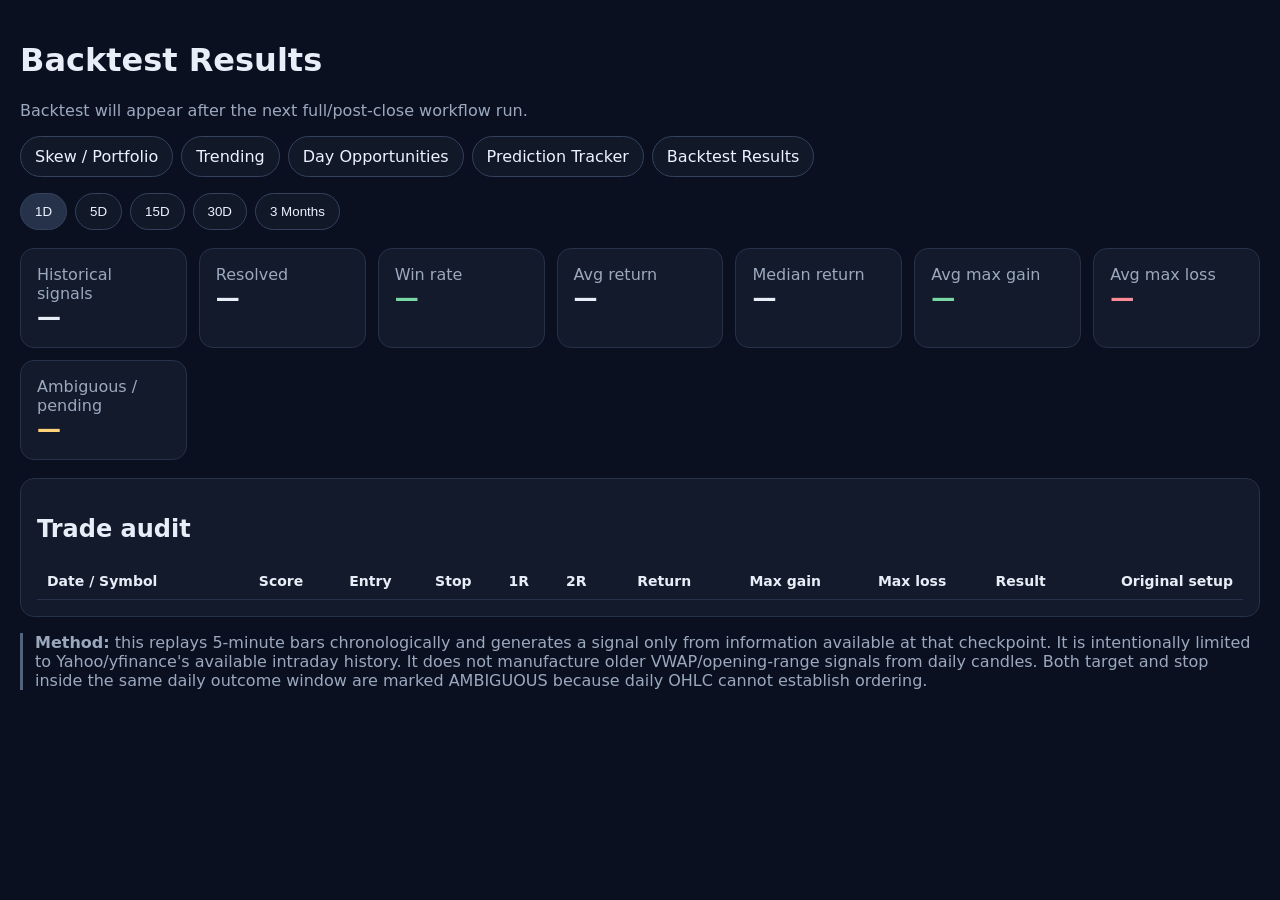
==== docs/backtest.html @ 9c41b6d8 "feat: add backtest results dashboard" ====
<!doctype html><html lang="en"><head><meta charset="utf-8"/><meta name="viewport" content="width=device-width,initial-scale=1"/><title>Backtest Results</title><style>:root{font-family:Inter,system-ui,sans-serif;color:#e8eef7;background:#0b1020}body{margin:0}.wrap{max-width:1350px;margin:auto;padding:20px}.muted{color:#9ba9bf}.tabs{display:flex;gap:8px;flex-wrap:wrap;margin:16px 0}.tab,.btn{padding:10px 14px;border-radius:999px;background:#111827;border:1px solid #34425f;color:#eef2ff;text-decoration:none;cursor:pointer}.btn.active{background:#26314a}.cards{display:grid;grid-template-columns:repeat(auto-fit,minmax(150px,1fr));gap:12px;margin:18px 0}.card,.panel{background:#131a2b;border:1px solid #26314a;border-radius:14px;padding:16px}.value{font-size:24px;font-weight:700}.good{color:#79d7a6}.bad{color:#ff8b99}.warn{color:#ffd27a}.scroll{overflow:auto}table{width:100%;border-collapse:collapse;font-size:14px}th,td{padding:10px;border-bottom:1px solid #26314a;text-align:right}th:first-child,td:first-child{text-align:left}.note{border-left:3px solid #52637e;padding-left:12px}</style></head><body><div class="wrap"><h1>Backtest Results</h1><div class="muted" id="coverage">Loading point-in-time strategy replay…</div><div class="tabs"><a class="tab" href="index.html">Skew / Portfolio</a><a class="tab" href="trending.html">Trending</a><a class="tab" href="day-opportunities.html">Day Opportunities</a><a class="tab" href="prediction-tracker.html">Prediction Tracker</a><a class="tab" href="backtest.html">Backtest Results</a></div><div class="tabs" id="h"><button class="btn active" data-h="1d">1D</button><button class="btn" data-h="5d">5D</button><button class="btn" data-h="15d">15D</button><button class="btn" data-h="30d">30D</button><button class="btn" data-h="3m">3 Months</button></div><div class="cards"><div class="card"><div class="muted">Historical signals</div><div class="value" id="signals">—</div></div><div class="card"><div class="muted">Resolved</div><div class="value" id="resolved">—</div></div><div class="card"><div class="muted">Win rate</div><div class="value good" id="win">—</div></div><div class="card"><div class="muted">Avg return</div><div class="value" id="avg">—</div></div><div class="card"><div class="muted">Median return</div><div class="value" id="med">—</div></div><div class="card"><div class="muted">Avg max gain</div><div class="value good" id="mfe">—</div></div><div class="card"><div class="muted">Avg max loss</div><div class="value bad" id="mae">—</div></div><div class="card"><div class="muted">Ambiguous / pending</div><div class="value warn" id="ap">—</div></div></div><div class="panel"><h2>Trade audit</h2><div class="scroll"><table><thead><tr><th>Date / Symbol</th><th>Score</th><th>Entry</th><th>Stop</th><th>1R</th><th>2R</th><th>Return</th><th>Max gain</th><th>Max loss</th><th>Result</th><th>Original setup</th></tr></thead><tbody id="rows"></tbody></table></div></div><p class="muted note"><b>Method:</b> this replays 5-minute bars chronologically and generates a signal only from information available at that checkpoint. It is intentionally limited to Yahoo/yfinance's available intraday history. It does not manufacture older VWAP/opening-range signals from daily candles. Both target and stop inside the same daily outcome window are marked AMBIGUOUS because daily OHLC cannot establish ordering.</p></div><script>let P={},D=[],H='1d';const $=x=>document.getElementById(x),pct=x=>x==null||Number.isNaN(Number(x))?'—':(100*Number(x)).toFixed(2)+'%',px=x=>x==null||Number.isNaN(Number(x))?'—':Number(x).toFixed(2);function render(){let s=(P.horizons||{})[H]||{};$('signals').textContent=P.signals??D.length;$('resolved').textContent=s.resolved??'—';$('win').textContent=pct(s.win_rate);$('avg').textContent=pct(s.avg_return);$('med').textContent=pct(s.median_return);$('mfe').textContent=pct(s.avg_mfe);$('mae').textContent=pct(s.avg_mae);$('ap').textContent=(s.ambiguous??0)+' / '+(s.pending??0);$('rows').innerHTML=D.length?D.slice().sort((a,b)=>String(b.signal_date).localeCompare(String(a.signal_date))).map(r=>{let z=r['result_'+H];return '<tr><td><b>'+r.symbol+'</b><br><span class="muted">'+r.signal_date+'</span></td><td>'+px(r.score)+'</td><td>'+px(r.entry)+'</td><td>'+px(r.stop)+'</td><td>'+px(r.target_1r)+'</td><td>'+px(r.target_2r)+'</td><td>'+pct(r['return_'+H])+'</td><td>'+pct(r['mfe_'+H])+'</td><td>'+pct(r['mae_'+H])+'</td><td class="'+(z==='CORRECT'?'good':z==='WRONG'?'bad':'warn')+'"><b>'+z+'</b></td><td style="text-align:left">'+String(r.reason||'')+'</td></tr>'}).join(''):'<tr><td colspan="11">No backtest signals generated yet.</td></tr>'}async function load(){try{let x=await (await fetch('data/backtest.json?ts='+Date.now(),{cache:'no-store'})).json();P=x.summary||{};D=x.trades||[];$('coverage').textContent='Exact recent intraday replay • '+(P.coverage_start||'—')+' → '+(P.coverage_end||'—')+' • generated '+new Date(P.generated_at).toLocaleString();render()}catch(e){$('coverage').textContent='Backtest will appear after the next full/post-close workflow run.'}}document.querySelectorAll('[data-h]').forEach(b=>b.onclick=()=>{document.querySelectorAll('[data-h]').forEach(x=>x.classList.remove('active'));b.classList.add('active');H=b.dataset.h;render()});load();</script></body></html>
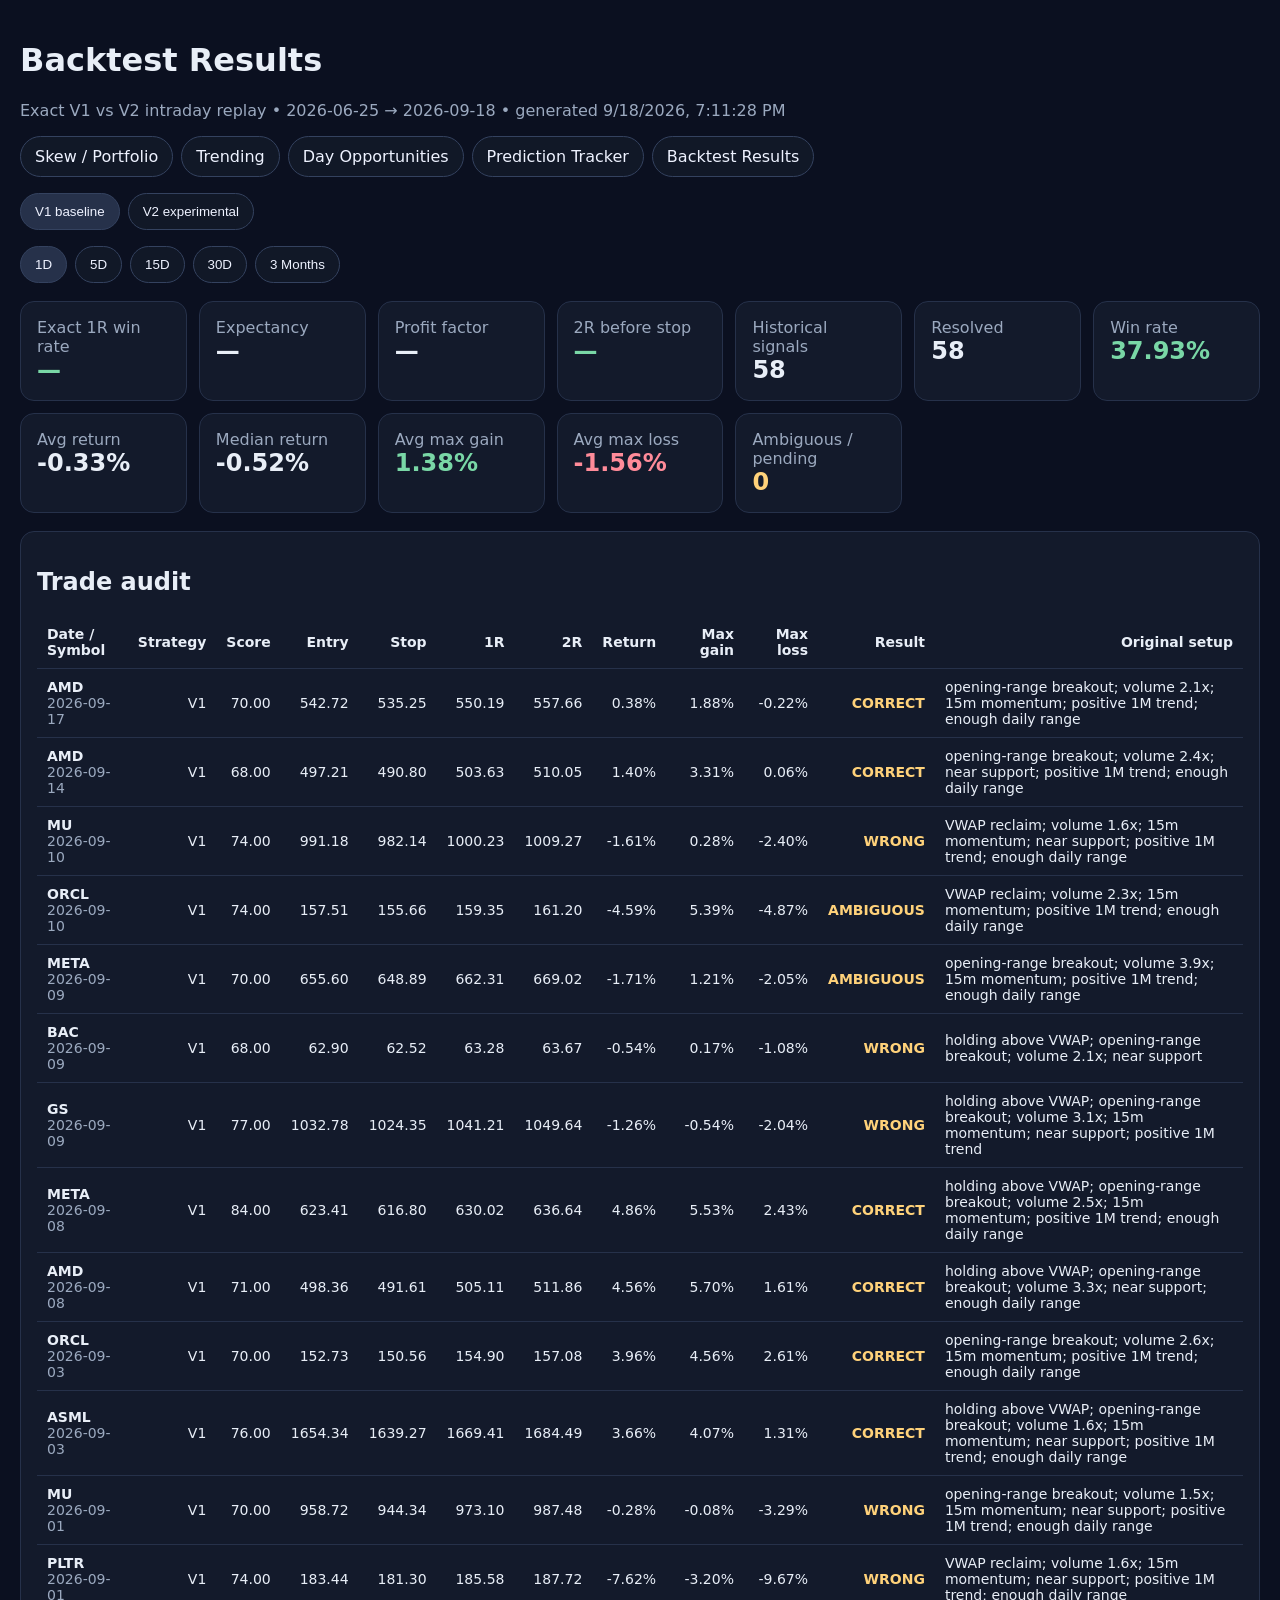
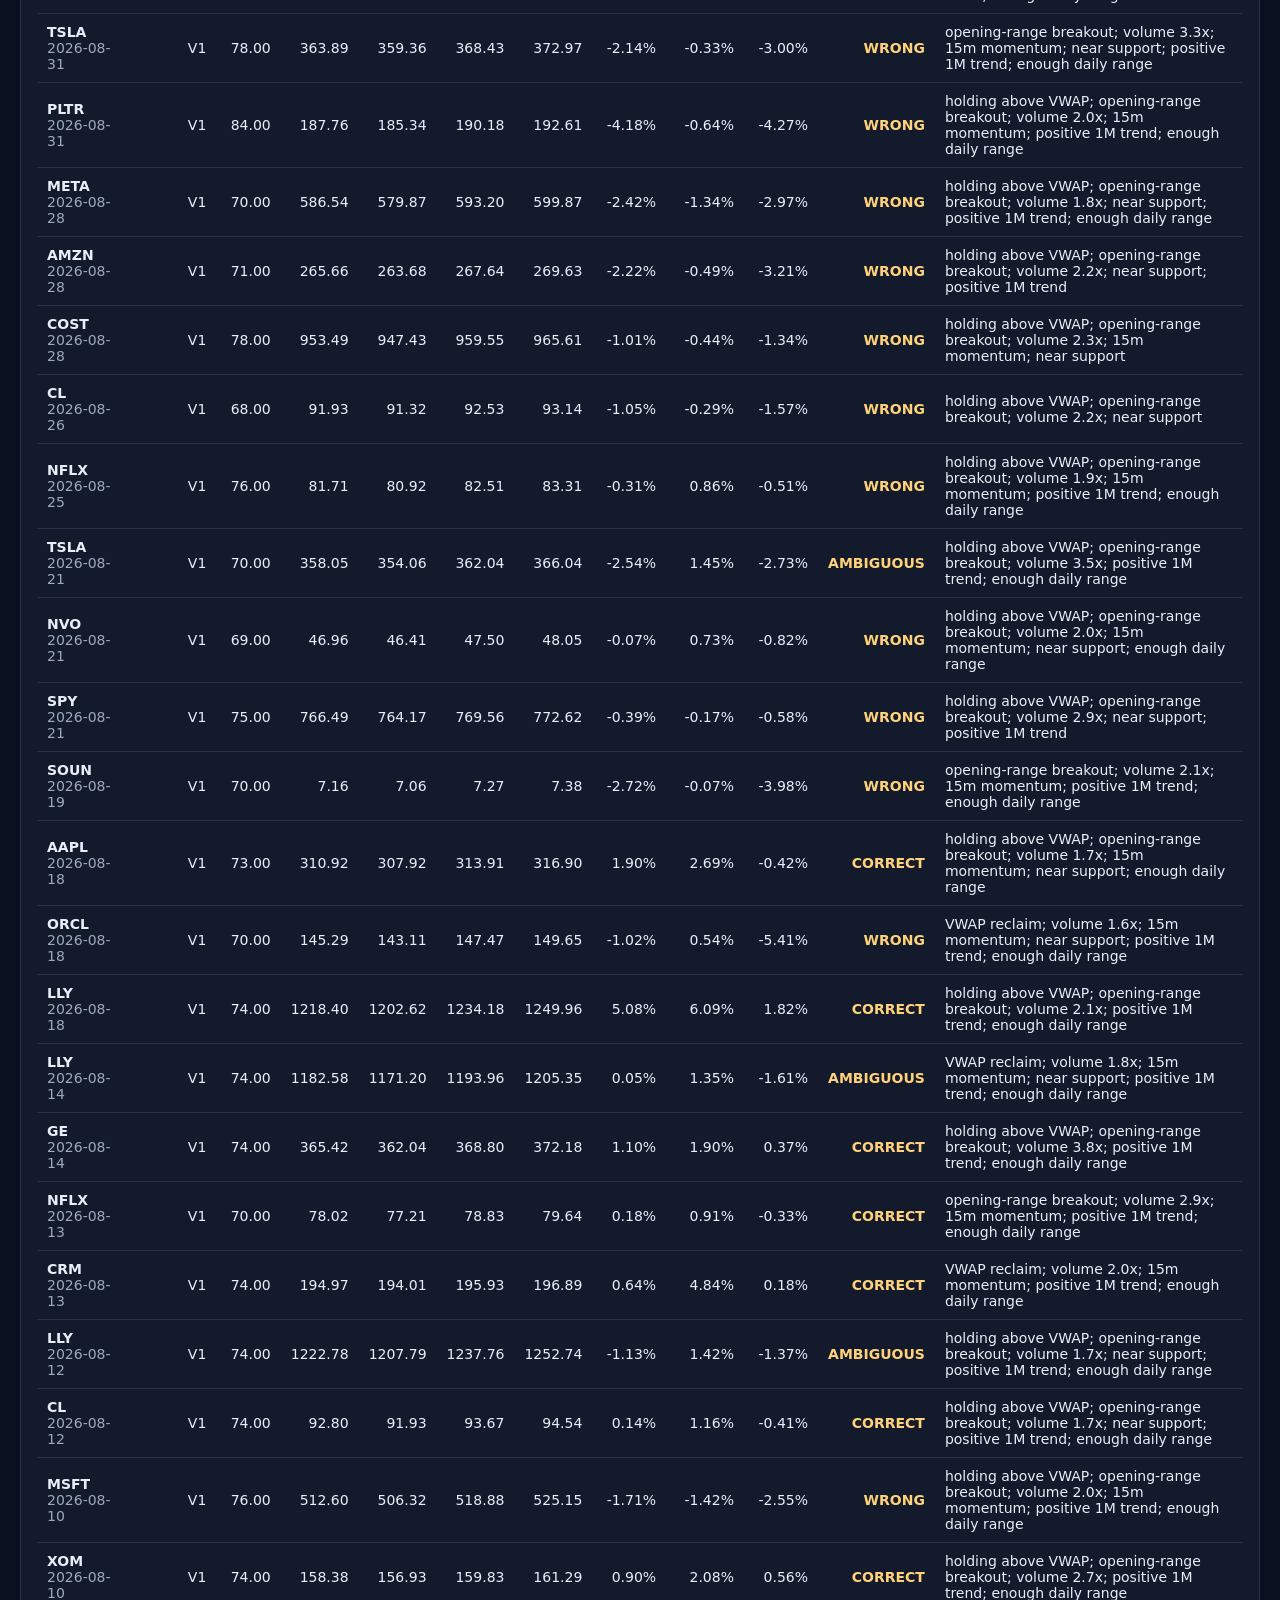
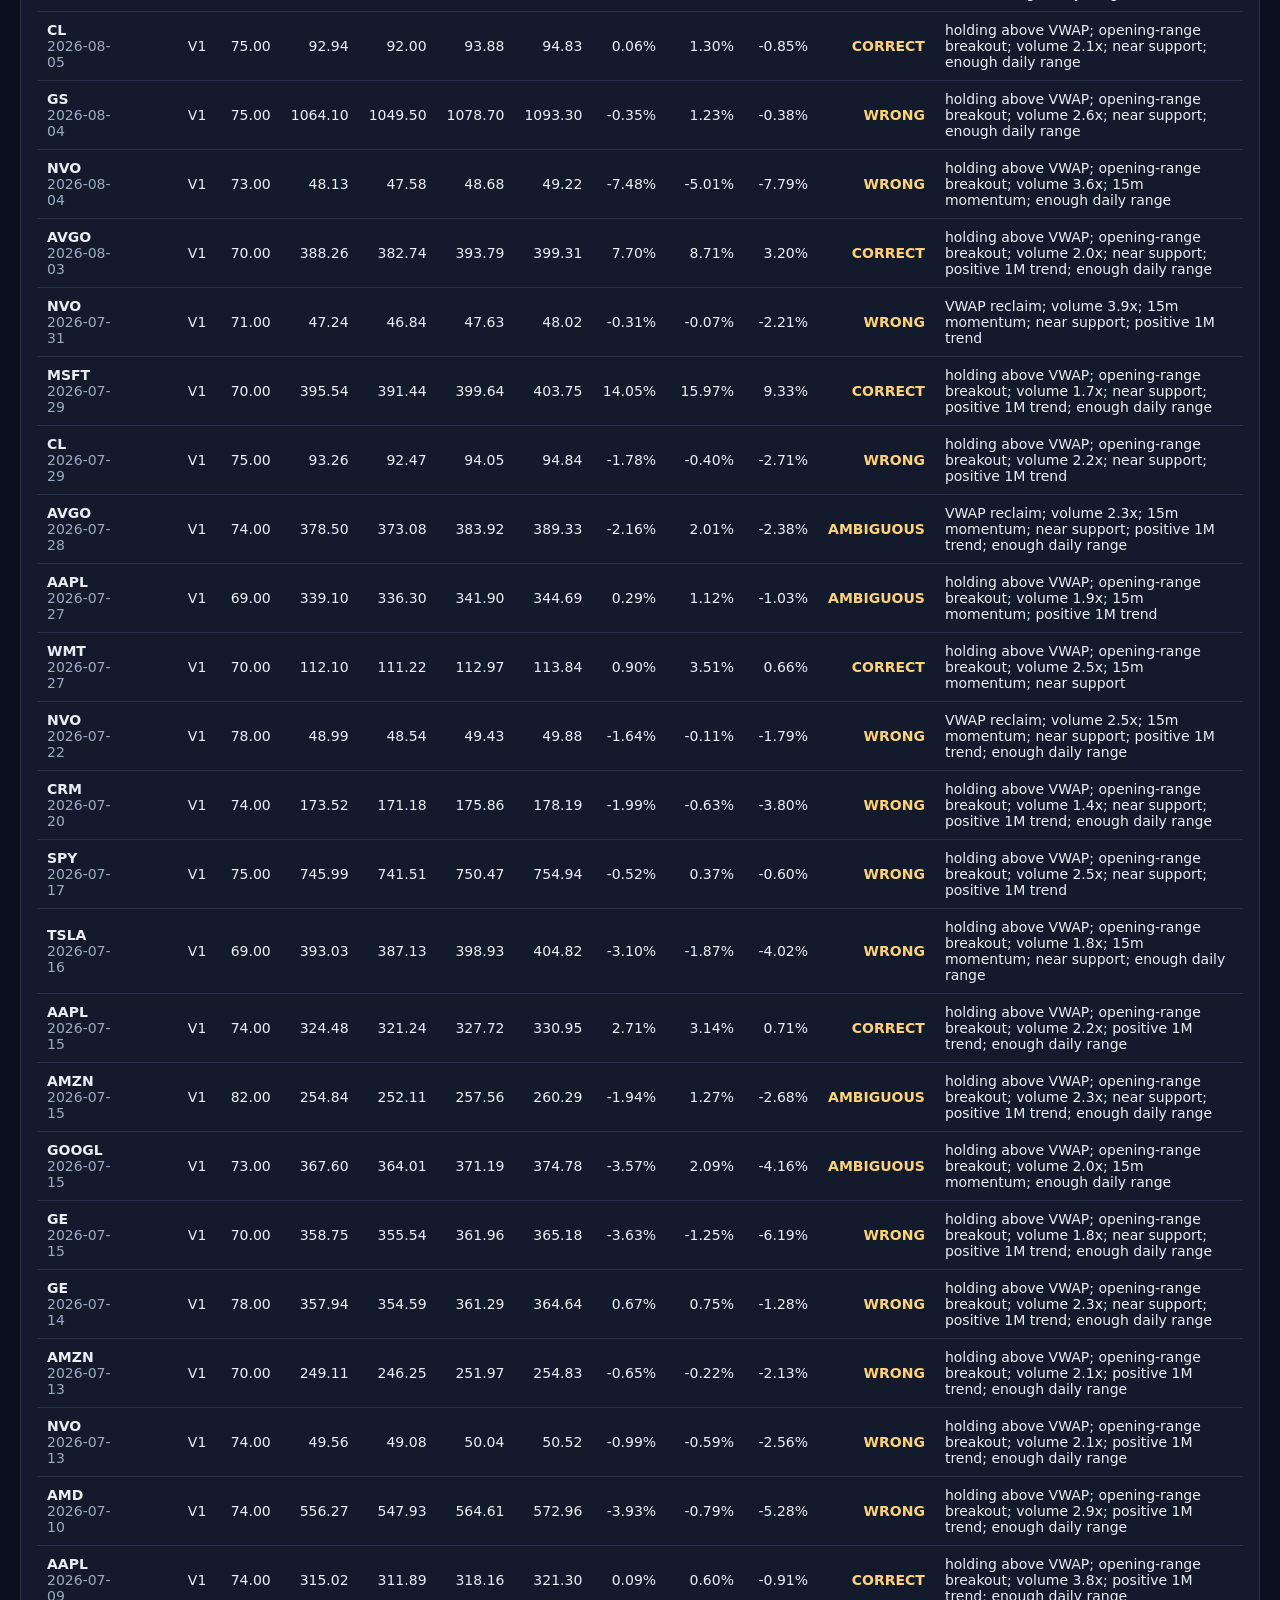
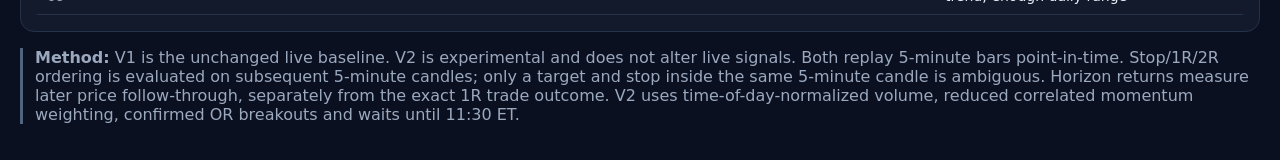
==== commit dd952952: "feat: add V1 V2 comparison and exact R metrics" ====
--- a/docs/backtest.html
+++ b/docs/backtest.html
@@ -1 +1,10 @@
-<!doctype html><html lang="en"><head><meta charset="utf-8"/><meta name="viewport" content="width=device-width,initial-scale=1"/><title>Backtest Results</title><style>:root{font-family:Inter,system-ui,sans-serif;color:#e8eef7;background:#0b1020}body{margin:0}.wrap{max-width:1350px;margin:auto;padding:20px}.muted{color:#9ba9bf}.tabs{display:flex;gap:8px;flex-wrap:wrap;margin:16px 0}.tab,.btn{padding:10px 14px;border-radius:999px;background:#111827;border:1px solid #34425f;color:#eef2ff;text-decoration:none;cursor:pointer}.btn.active{background:#26314a}.cards{display:grid;grid-template-columns:repeat(auto-fit,minmax(150px,1fr));gap:12px;margin:18px 0}.card,.panel{background:#131a2b;border:1px solid #26314a;border-radius:14px;padding:16px}.value{font-size:24px;font-weight:700}.good{color:#79d7a6}.bad{color:#ff8b99}.warn{color:#ffd27a}.scroll{overflow:auto}table{width:100%;border-collapse:collapse;font-size:14px}th,td{padding:10px;border-bottom:1px solid #26314a;text-align:right}th:first-child,td:first-child{text-align:left}.note{border-left:3px solid #52637e;padding-left:12px}</style></head><body><div class="wrap"><h1>Backtest Results</h1><div class="muted" id="coverage">Loading point-in-time strategy replay…</div><div class="tabs"><a class="tab" href="index.html">Skew / Portfolio</a><a class="tab" href="trending.html">Trending</a><a class="tab" href="day-opportunities.html">Day Opportunities</a><a class="tab" href="prediction-tracker.html">Prediction Tracker</a><a class="tab" href="backtest.html">Backtest Results</a></div><div class="tabs" id="h"><button class="btn active" data-h="1d">1D</button><button class="btn" data-h="5d">5D</button><button class="btn" data-h="15d">15D</button><button class="btn" data-h="30d">30D</button><button class="btn" data-h="3m">3 Months</button></div><div class="cards"><div class="card"><div class="muted">Historical signals</div><div class="value" id="signals">—</div></div><div class="card"><div class="muted">Resolved</div><div class="value" id="resolved">—</div></div><div class="card"><div class="muted">Win rate</div><div class="value good" id="win">—</div></div><div class="card"><div class="muted">Avg return</div><div class="value" id="avg">—</div></div><div class="card"><div class="muted">Median return</div><div class="value" id="med">—</div></div><div class="card"><div class="muted">Avg max gain</div><div class="value good" id="mfe">—</div></div><div class="card"><div class="muted">Avg max loss</div><div class="value bad" id="mae">—</div></div><div class="card"><div class="muted">Ambiguous / pending</div><div class="value warn" id="ap">—</div></div></div><div class="panel"><h2>Trade audit</h2><div class="scroll"><table><thead><tr><th>Date / Symbol</th><th>Score</th><th>Entry</th><th>Stop</th><th>1R</th><th>2R</th><th>Return</th><th>Max gain</th><th>Max loss</th><th>Result</th><th>Original setup</th></tr></thead><tbody id="rows"></tbody></table></div></div><p class="muted note"><b>Method:</b> this replays 5-minute bars chronologically and generates a signal only from information available at that checkpoint. It is intentionally limited to Yahoo/yfinance's available intraday history. It does not manufacture older VWAP/opening-range signals from daily candles. Both target and stop inside the same daily outcome window are marked AMBIGUOUS because daily OHLC cannot establish ordering.</p></div><script>let P={},D=[],H='1d';const $=x=>document.getElementById(x),pct=x=>x==null||Number.isNaN(Number(x))?'—':(100*Number(x)).toFixed(2)+'%',px=x=>x==null||Number.isNaN(Number(x))?'—':Number(x).toFixed(2);function render(){let s=(P.horizons||{})[H]||{};$('signals').textContent=P.signals??D.length;$('resolved').textContent=s.resolved??'—';$('win').textContent=pct(s.win_rate);$('avg').textContent=pct(s.avg_return);$('med').textContent=pct(s.median_return);$('mfe').textContent=pct(s.avg_mfe);$('mae').textContent=pct(s.avg_mae);$('ap').textContent=(s.ambiguous??0)+' / '+(s.pending??0);$('rows').innerHTML=D.length?D.slice().sort((a,b)=>String(b.signal_date).localeCompare(String(a.signal_date))).map(r=>{let z=r['result_'+H];return '<tr><td><b>'+r.symbol+'</b><br><span class="muted">'+r.signal_date+'</span></td><td>'+px(r.score)+'</td><td>'+px(r.entry)+'</td><td>'+px(r.stop)+'</td><td>'+px(r.target_1r)+'</td><td>'+px(r.target_2r)+'</td><td>'+pct(r['return_'+H])+'</td><td>'+pct(r['mfe_'+H])+'</td><td>'+pct(r['mae_'+H])+'</td><td class="'+(z==='CORRECT'?'good':z==='WRONG'?'bad':'warn')+'"><b>'+z+'</b></td><td style="text-align:left">'+String(r.reason||'')+'</td></tr>'}).join(''):'<tr><td colspan="11">No backtest signals generated yet.</td></tr>'}async function load(){try{let x=await (await fetch('data/backtest.json?ts='+Date.now(),{cache:'no-store'})).json();P=x.summary||{};D=x.trades||[];$('coverage').textContent='Exact recent intraday replay • '+(P.coverage_start||'—')+' → '+(P.coverage_end||'—')+' • generated '+new Date(P.generated_at).toLocaleString();render()}catch(e){$('coverage').textContent='Backtest will appear after the next full/post-close workflow run.'}}document.querySelectorAll('[data-h]').forEach(b=>b.onclick=()=>{document.querySelectorAll('[data-h]').forEach(x=>x.classList.remove('active'));b.classList.add('active');H=b.dataset.h;render()});load();</script></body></html>+<!doctype html><html lang="en"><head><meta charset="utf-8"/><meta name="viewport" content="width=device-width,initial-scale=1"/><title>Backtest Results</title><style>:root{font-family:Inter,system-ui,sans-serif;color:#e8eef7;background:#0b1020}body{margin:0}.wrap{max-width:1350px;margin:auto;padding:20px}.muted{color:#9ba9bf}.tabs{display:flex;gap:8px;flex-wrap:wrap;margin:16px 0}.tab,.btn{padding:10px 14px;border-radius:999px;background:#111827;border:1px solid #34425f;color:#eef2ff;text-decoration:none;cursor:pointer}.btn.active{background:#26314a}.cards{display:grid;grid-template-columns:repeat(auto-fit,minmax(150px,1fr));gap:12px;margin:18px 0}.card,.panel{background:#131a2b;border:1px solid #26314a;border-radius:14px;padding:16px}.value{font-size:24px;font-weight:700}.good{color:#79d7a6}.bad{color:#ff8b99}.warn{color:#ffd27a}.scroll{overflow:auto}table{width:100%;border-collapse:collapse;font-size:14px}th,td{padding:10px;border-bottom:1px solid #26314a;text-align:right}th:first-child,td:first-child{text-align:left}.note{border-left:3px solid #52637e;padding-left:12px}</style></head><body><div class="wrap"><h1>Backtest Results</h1><div class="muted" id="coverage">Loading point-in-time strategy replay…</div><div class="tabs"><a class="tab" href="index.html">Skew / Portfolio</a><a class="tab" href="trending.html">Trending</a><a class="tab" href="day-opportunities.html">Day Opportunities</a><a class="tab" href="prediction-tracker.html">Prediction Tracker</a><a class="tab" href="backtest.html">Backtest Results</a></div><div class="tabs" id="v"><button class="btn active" data-v="V1">V1 baseline</button><button class="btn" data-v="V2">V2 experimental</button></div><div class="tabs" id="h"><button class="btn active" data-h="1d">1D</button><button class="btn" data-h="5d">5D</button><button class="btn" data-h="15d">15D</button><button class="btn" data-h="30d">30D</button><button class="btn" data-h="3m">3 Months</button></div><div class="cards"><div class="card"><div class="muted">Exact 1R win rate</div><div class="value good" id="rwin">—</div></div><div class="card"><div class="muted">Expectancy</div><div class="value" id="expr">—</div></div><div class="card"><div class="muted">Profit factor</div><div class="value" id="pf">—</div></div><div class="card"><div class="muted">2R before stop</div><div class="value good" id="twoR">—</div></div><div class="card"><div class="muted">Historical signals</div><div class="value" id="signals">—</div></div><div class="card"><div class="muted">Resolved</div><div class="value" id="resolved">—</div></div><div class="card"><div class="muted">Win rate</div><div class="value good" id="win">—</div></div><div class="card"><div class="muted">Avg return</div><div class="value" id="avg">—</div></div><div class="card"><div class="muted">Median return</div><div class="value" id="med">—</div></div><div class="card"><div class="muted">Avg max gain</div><div class="value good" id="mfe">—</div></div><div class="card"><div class="muted">Avg max loss</div><div class="value bad" id="mae">—</div></div><div class="card"><div class="muted">Ambiguous / pending</div><div class="value warn" id="ap">—</div></div></div><div class="panel"><h2>Trade audit</h2><div class="scroll"><table><thead><tr><th>Date / Symbol</th><th>Strategy</th><th>Score</th><th>Entry</th><th>Stop</th><th>1R</th><th>2R</th><th>Return</th><th>Max gain</th><th>Max loss</th><th>Result</th><th>Original setup</th></tr></thead><tbody id="rows"></tbody></table></div></div><p class="muted note"><b>Method:</b> V1 is the unchanged live baseline. V2 is experimental and does not alter live signals. Both replay 5-minute bars point-in-time. Stop/1R/2R ordering is evaluated on subsequent 5-minute candles; only a target and stop inside the same 5-minute candle is ambiguous. Horizon returns measure later price follow-through, separately from the exact 1R trade outcome. V2 uses time-of-day-normalized volume, reduced correlated momentum weighting, confirmed OR breakouts and waits until 11:30 ET.</p></div><script>
+let P={},D=[],H='1d',V='V1';const $=x=>document.getElementById(x),pct=x=>x==null||Number.isNaN(Number(x))?'—':(100*Number(x)).toFixed(2)+'%',px=x=>x==null||Number.isNaN(Number(x))?'—':Number(x).toFixed(2);
+function stats(g){let vals=g.map(r=>Number(r['return_'+H])).filter(Number.isFinite).sort((a,b)=>a-b);let up=vals.filter(x=>x>0).length;return{n:g.length,res:vals.length,win:vals.length?up/vals.length:null,avg:vals.length?vals.reduce((a,b)=>a+b,0)/vals.length:null,med:vals.length?vals[Math.floor(vals.length/2)]:null,mfe:avg(g,'mfe_'+H),mae:avg(g,'mae_'+H)}}
+function avg(g,k){let a=g.map(r=>Number(r[k])).filter(Number.isFinite);return a.length?a.reduce((x,y)=>x+y,0)/a.length:null}
+function render(){let g=D.filter(r=>(r.strategy||'V1')===V),s=stats(g),rs=(P.strategies||{})[V]||{};$('signals').textContent=s.n;$('resolved').textContent=s.res;$('win').textContent=pct(s.win);$('avg').textContent=pct(s.avg);$('med').textContent=pct(s.med);$('mfe').textContent=pct(s.mfe);$('mae').textContent=pct(s.mae);$('ap').textContent=g.filter(r=>r['result_'+H]==='PENDING').length;$('rwin').textContent=pct(rs.win_rate_1r);$('expr').textContent=rs.expectancy_r==null?'—':Number(rs.expectancy_r).toFixed(2)+'R';$('pf').textContent=rs.profit_factor_r==null?'—':Number(rs.profit_factor_r).toFixed(2);$('twoR').textContent=pct(rs.target_2r_before_stop_rate);
+$('rows').innerHTML=g.length?g.slice().sort((a,b)=>String(b.signal_date).localeCompare(String(a.signal_date))).map(r=>{let z=r.trade_result_1r||r['result_'+H];return '<tr><td><b>'+r.symbol+'</b><br><span class="muted">'+r.signal_date+'</span></td><td>'+V+'</td><td>'+px(r.score)+'</td><td>'+px(r.entry)+'</td><td>'+px(r.stop)+'</td><td>'+px(r.target_1r)+'</td><td>'+px(r.target_2r)+'</td><td>'+pct(r['return_'+H])+'</td><td>'+pct(r['mfe_'+H])+'</td><td>'+pct(r['mae_'+H])+'</td><td class="'+(z==='WIN_1R'?'good':z==='STOP'?'bad':'warn')+'"><b>'+z+'</b></td><td style="text-align:left">'+String(r.reason||'')+'</td></tr>'}).join(''):'<tr><td colspan="12">No '+V+' signals generated in this historical window.</td></tr>'}
+async function load(){try{let x=await (await fetch('data/backtest.json?ts='+Date.now(),{cache:'no-store'})).json();P=x.summary||{};D=x.trades||[];$('coverage').textContent='Exact V1 vs V2 intraday replay • '+(P.coverage_start||'—')+' → '+(P.coverage_end||'—')+' • generated '+new Date(P.generated_at).toLocaleString();render()}catch(e){$('coverage').textContent='Backtest will appear after the next full/post-close workflow run.'}}
+document.querySelectorAll('[data-h]').forEach(b=>b.onclick=()=>{document.querySelectorAll('[data-h]').forEach(x=>x.classList.remove('active'));b.classList.add('active');H=b.dataset.h;render()});
+document.querySelectorAll('[data-v]').forEach(b=>b.onclick=()=>{document.querySelectorAll('[data-v]').forEach(x=>x.classList.remove('active'));b.classList.add('active');V=b.dataset.v;render()});load();
+</script></body></html>
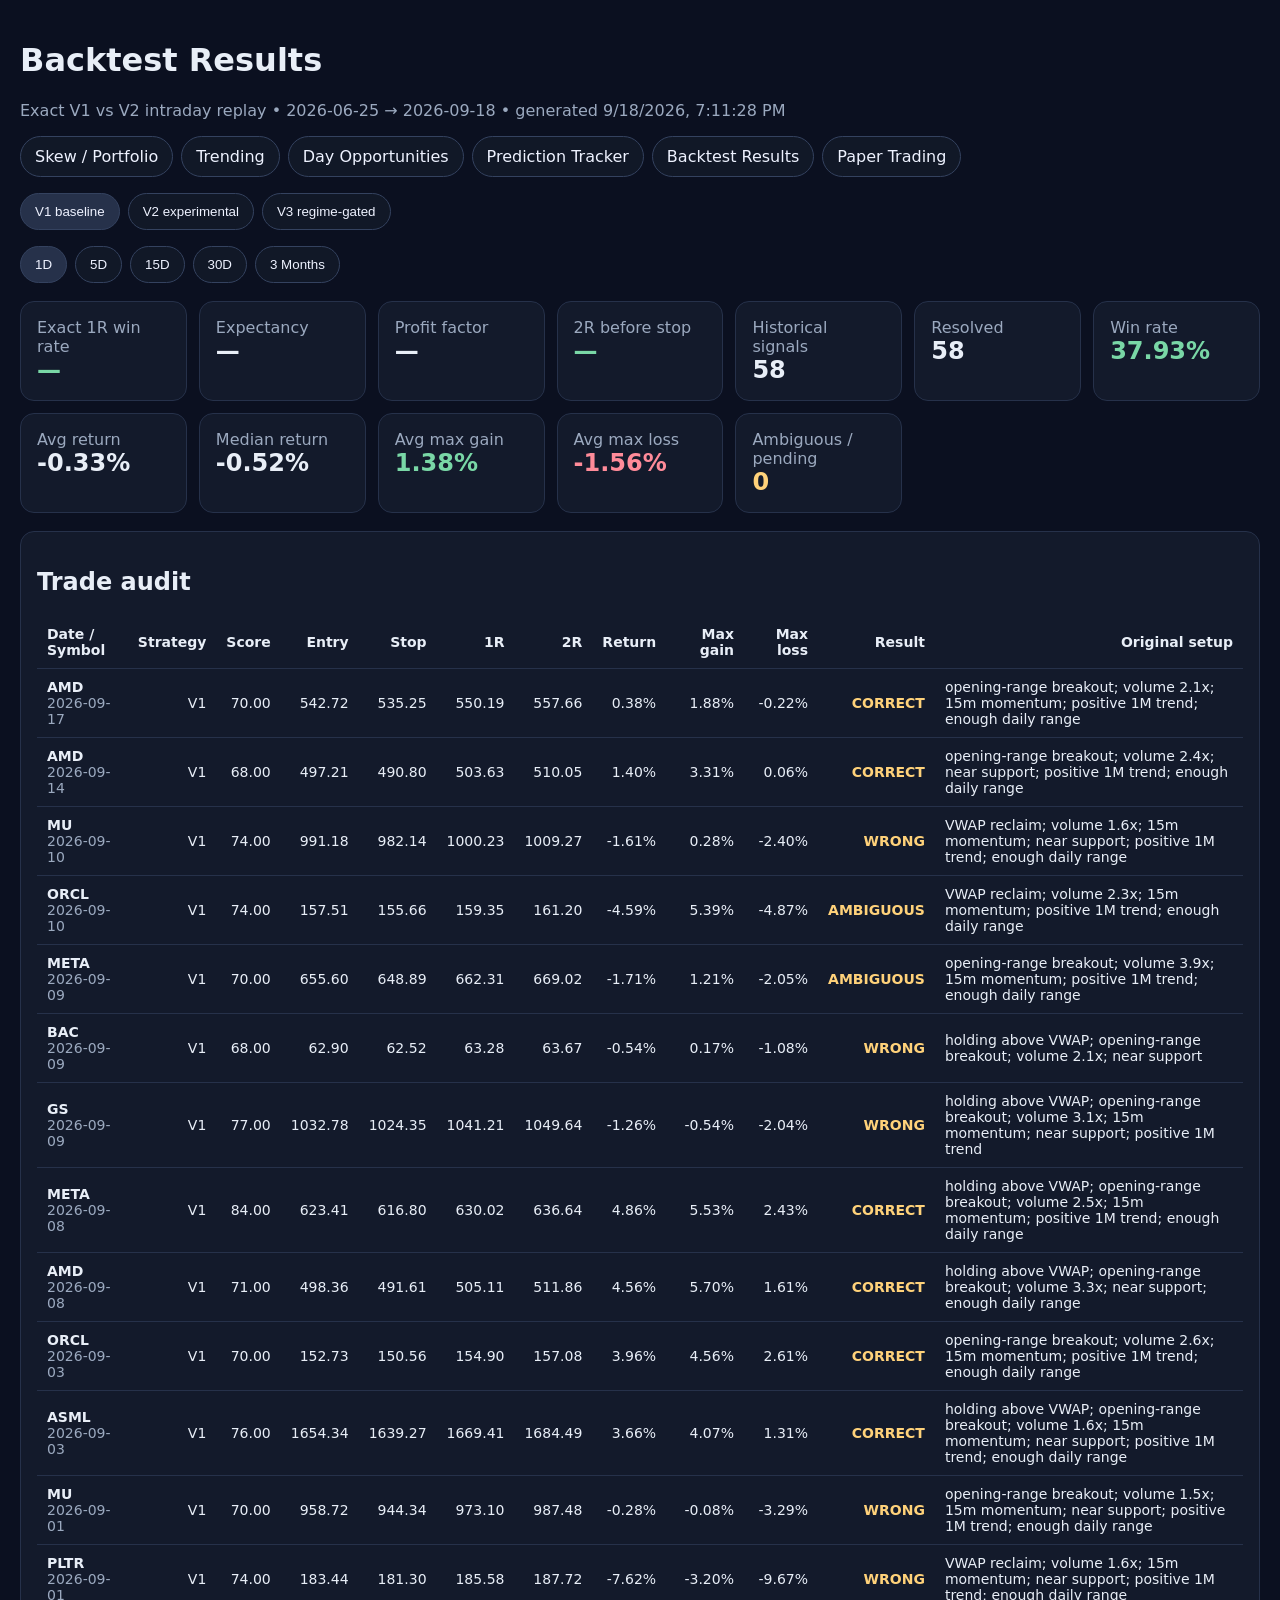
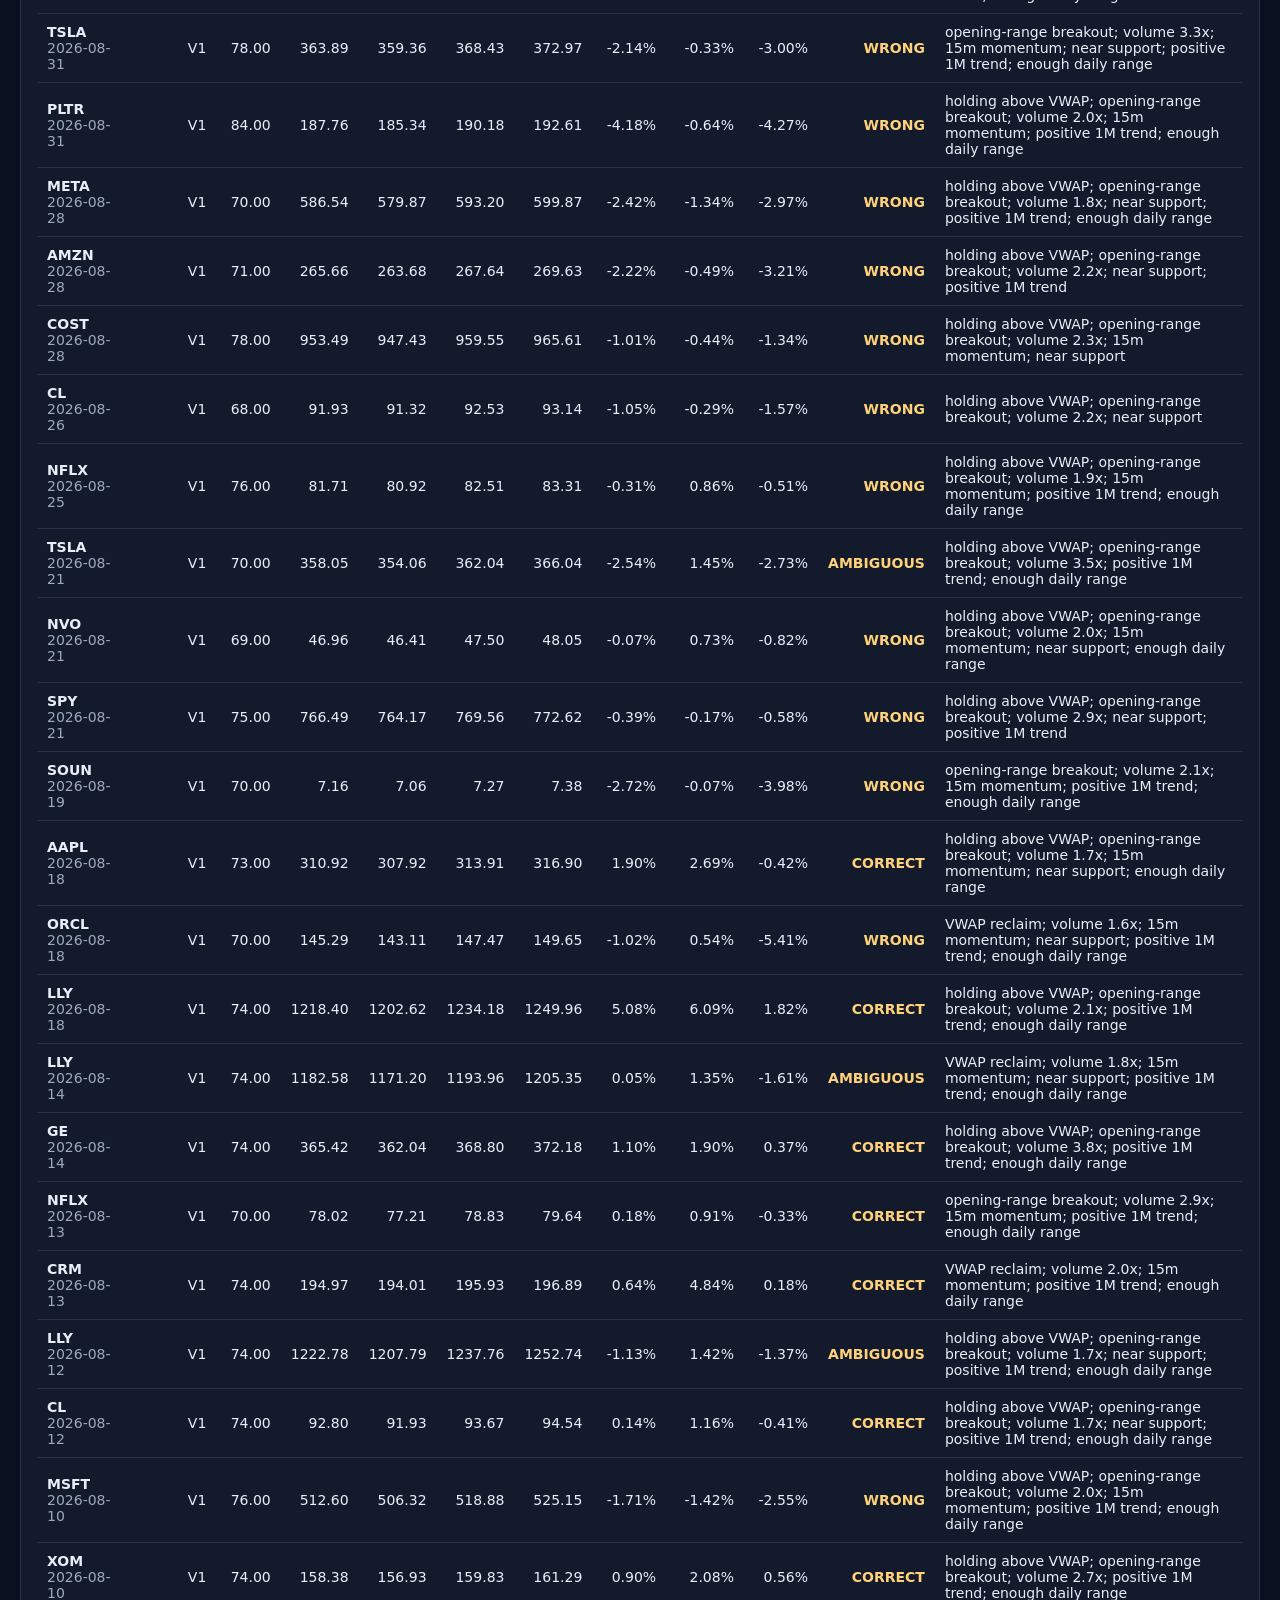
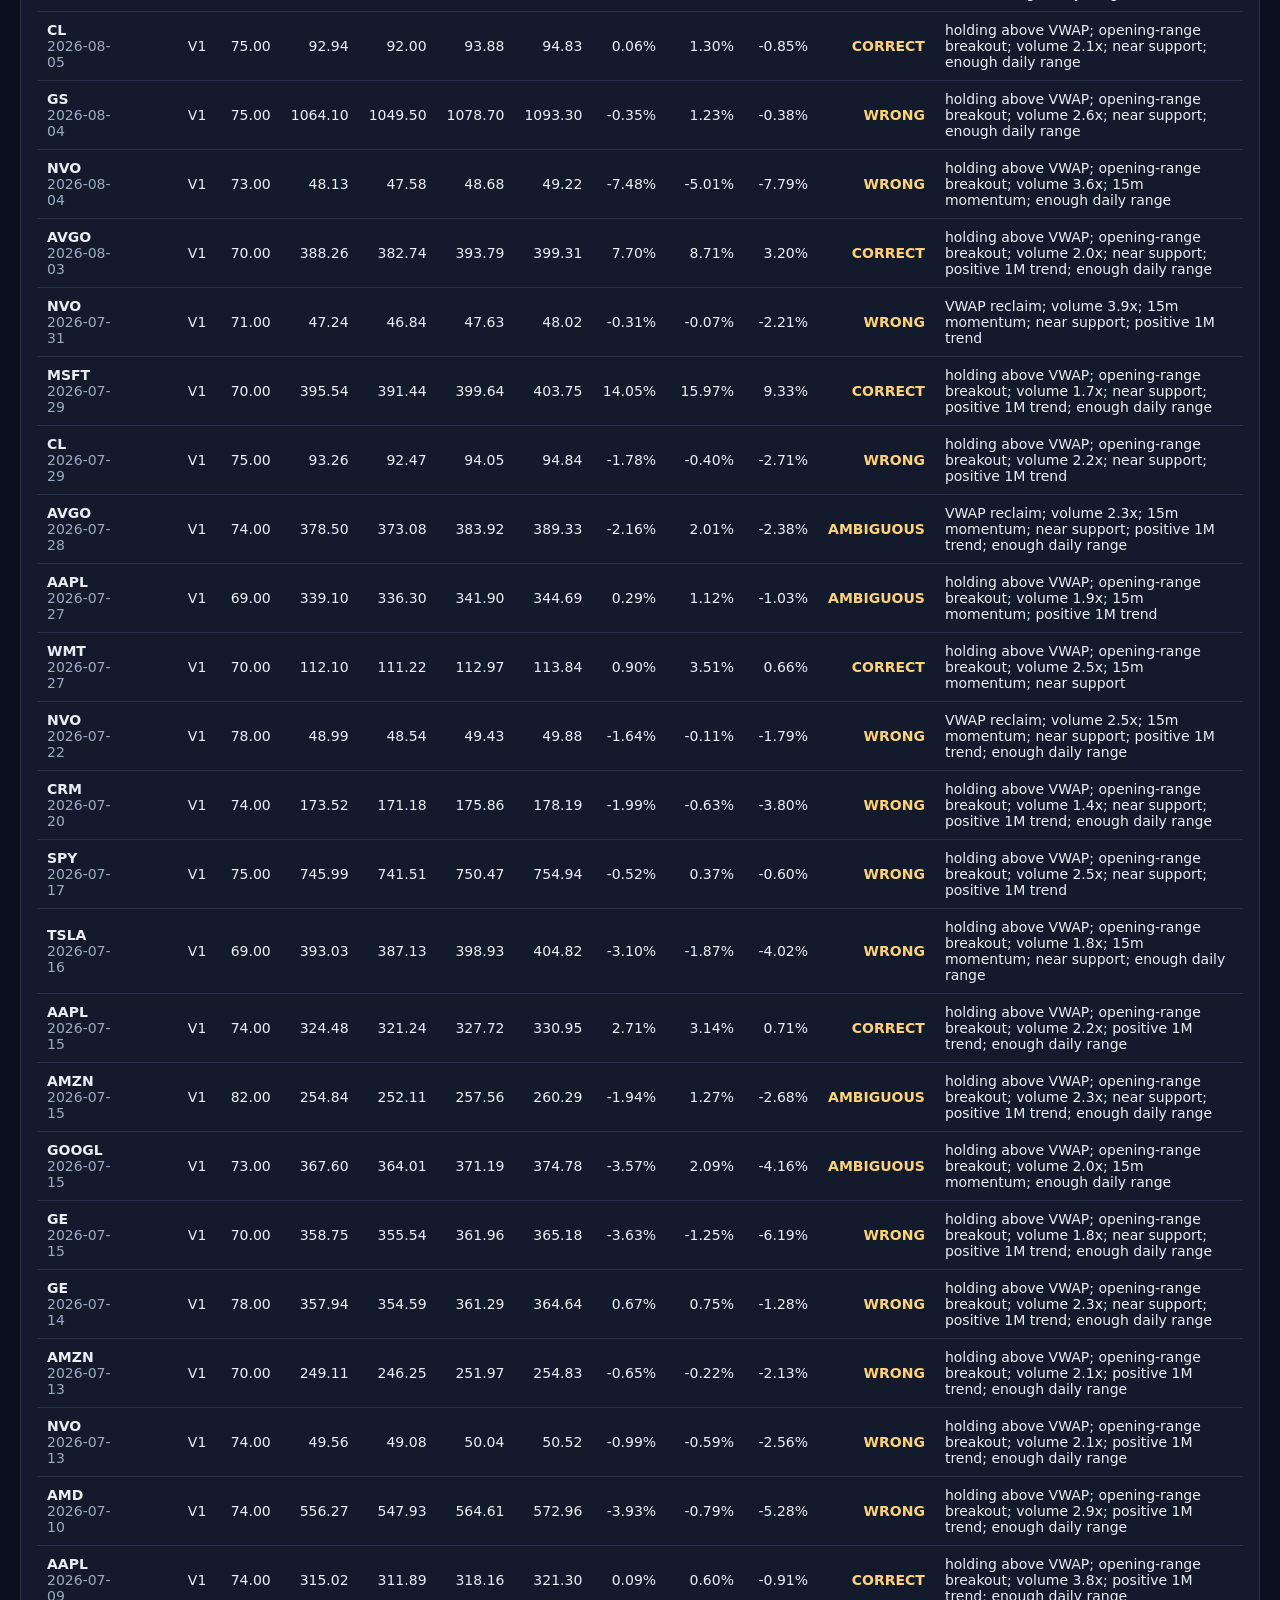
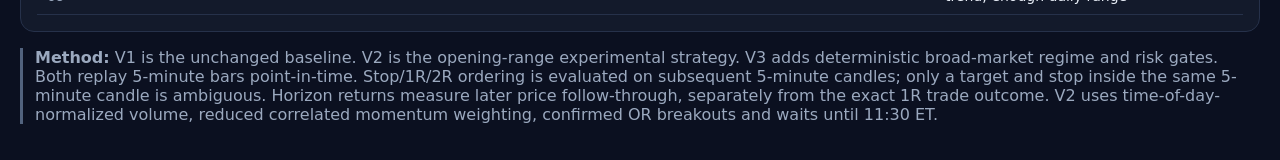
==== commit 5cda6635: "ui: expose V3 and paper trading experiment" ====
--- a/docs/backtest.html
+++ b/docs/backtest.html
@@ -1,4 +1,4 @@
-<!doctype html><html lang="en"><head><meta charset="utf-8"/><meta name="viewport" content="width=device-width,initial-scale=1"/><title>Backtest Results</title><style>:root{font-family:Inter,system-ui,sans-serif;color:#e8eef7;background:#0b1020}body{margin:0}.wrap{max-width:1350px;margin:auto;padding:20px}.muted{color:#9ba9bf}.tabs{display:flex;gap:8px;flex-wrap:wrap;margin:16px 0}.tab,.btn{padding:10px 14px;border-radius:999px;background:#111827;border:1px solid #34425f;color:#eef2ff;text-decoration:none;cursor:pointer}.btn.active{background:#26314a}.cards{display:grid;grid-template-columns:repeat(auto-fit,minmax(150px,1fr));gap:12px;margin:18px 0}.card,.panel{background:#131a2b;border:1px solid #26314a;border-radius:14px;padding:16px}.value{font-size:24px;font-weight:700}.good{color:#79d7a6}.bad{color:#ff8b99}.warn{color:#ffd27a}.scroll{overflow:auto}table{width:100%;border-collapse:collapse;font-size:14px}th,td{padding:10px;border-bottom:1px solid #26314a;text-align:right}th:first-child,td:first-child{text-align:left}.note{border-left:3px solid #52637e;padding-left:12px}</style></head><body><div class="wrap"><h1>Backtest Results</h1><div class="muted" id="coverage">Loading point-in-time strategy replay…</div><div class="tabs"><a class="tab" href="index.html">Skew / Portfolio</a><a class="tab" href="trending.html">Trending</a><a class="tab" href="day-opportunities.html">Day Opportunities</a><a class="tab" href="prediction-tracker.html">Prediction Tracker</a><a class="tab" href="backtest.html">Backtest Results</a></div><div class="tabs" id="v"><button class="btn active" data-v="V1">V1 baseline</button><button class="btn" data-v="V2">V2 experimental</button></div><div class="tabs" id="h"><button class="btn active" data-h="1d">1D</button><button class="btn" data-h="5d">5D</button><button class="btn" data-h="15d">15D</button><button class="btn" data-h="30d">30D</button><button class="btn" data-h="3m">3 Months</button></div><div class="cards"><div class="card"><div class="muted">Exact 1R win rate</div><div class="value good" id="rwin">—</div></div><div class="card"><div class="muted">Expectancy</div><div class="value" id="expr">—</div></div><div class="card"><div class="muted">Profit factor</div><div class="value" id="pf">—</div></div><div class="card"><div class="muted">2R before stop</div><div class="value good" id="twoR">—</div></div><div class="card"><div class="muted">Historical signals</div><div class="value" id="signals">—</div></div><div class="card"><div class="muted">Resolved</div><div class="value" id="resolved">—</div></div><div class="card"><div class="muted">Win rate</div><div class="value good" id="win">—</div></div><div class="card"><div class="muted">Avg return</div><div class="value" id="avg">—</div></div><div class="card"><div class="muted">Median return</div><div class="value" id="med">—</div></div><div class="card"><div class="muted">Avg max gain</div><div class="value good" id="mfe">—</div></div><div class="card"><div class="muted">Avg max loss</div><div class="value bad" id="mae">—</div></div><div class="card"><div class="muted">Ambiguous / pending</div><div class="value warn" id="ap">—</div></div></div><div class="panel"><h2>Trade audit</h2><div class="scroll"><table><thead><tr><th>Date / Symbol</th><th>Strategy</th><th>Score</th><th>Entry</th><th>Stop</th><th>1R</th><th>2R</th><th>Return</th><th>Max gain</th><th>Max loss</th><th>Result</th><th>Original setup</th></tr></thead><tbody id="rows"></tbody></table></div></div><p class="muted note"><b>Method:</b> V1 is the unchanged live baseline. V2 is experimental and does not alter live signals. Both replay 5-minute bars point-in-time. Stop/1R/2R ordering is evaluated on subsequent 5-minute candles; only a target and stop inside the same 5-minute candle is ambiguous. Horizon returns measure later price follow-through, separately from the exact 1R trade outcome. V2 uses time-of-day-normalized volume, reduced correlated momentum weighting, confirmed OR breakouts and waits until 11:30 ET.</p></div><script>
+<!doctype html><html lang="en"><head><meta charset="utf-8"/><meta name="viewport" content="width=device-width,initial-scale=1"/><title>Backtest Results</title><style>:root{font-family:Inter,system-ui,sans-serif;color:#e8eef7;background:#0b1020}body{margin:0}.wrap{max-width:1350px;margin:auto;padding:20px}.muted{color:#9ba9bf}.tabs{display:flex;gap:8px;flex-wrap:wrap;margin:16px 0}.tab,.btn{padding:10px 14px;border-radius:999px;background:#111827;border:1px solid #34425f;color:#eef2ff;text-decoration:none;cursor:pointer}.btn.active{background:#26314a}.cards{display:grid;grid-template-columns:repeat(auto-fit,minmax(150px,1fr));gap:12px;margin:18px 0}.card,.panel{background:#131a2b;border:1px solid #26314a;border-radius:14px;padding:16px}.value{font-size:24px;font-weight:700}.good{color:#79d7a6}.bad{color:#ff8b99}.warn{color:#ffd27a}.scroll{overflow:auto}table{width:100%;border-collapse:collapse;font-size:14px}th,td{padding:10px;border-bottom:1px solid #26314a;text-align:right}th:first-child,td:first-child{text-align:left}.note{border-left:3px solid #52637e;padding-left:12px}</style></head><body><div class="wrap"><h1>Backtest Results</h1><div class="muted" id="coverage">Loading point-in-time strategy replay…</div><div class="tabs"><a class="tab" href="index.html">Skew / Portfolio</a><a class="tab" href="trending.html">Trending</a><a class="tab" href="day-opportunities.html">Day Opportunities</a><a class="tab" href="prediction-tracker.html">Prediction Tracker</a><a class="tab" href="backtest.html">Backtest Results</a><a class="tab" href="paper-trading.html">Paper Trading</a></div><div class="tabs" id="v"><button class="btn active" data-v="V1">V1 baseline</button><button class="btn" data-v="V2">V2 experimental</button><button class="btn" data-v="V3">V3 regime-gated</button></div><div class="tabs" id="h"><button class="btn active" data-h="1d">1D</button><button class="btn" data-h="5d">5D</button><button class="btn" data-h="15d">15D</button><button class="btn" data-h="30d">30D</button><button class="btn" data-h="3m">3 Months</button></div><div class="cards"><div class="card"><div class="muted">Exact 1R win rate</div><div class="value good" id="rwin">—</div></div><div class="card"><div class="muted">Expectancy</div><div class="value" id="expr">—</div></div><div class="card"><div class="muted">Profit factor</div><div class="value" id="pf">—</div></div><div class="card"><div class="muted">2R before stop</div><div class="value good" id="twoR">—</div></div><div class="card"><div class="muted">Historical signals</div><div class="value" id="signals">—</div></div><div class="card"><div class="muted">Resolved</div><div class="value" id="resolved">—</div></div><div class="card"><div class="muted">Win rate</div><div class="value good" id="win">—</div></div><div class="card"><div class="muted">Avg return</div><div class="value" id="avg">—</div></div><div class="card"><div class="muted">Median return</div><div class="value" id="med">—</div></div><div class="card"><div class="muted">Avg max gain</div><div class="value good" id="mfe">—</div></div><div class="card"><div class="muted">Avg max loss</div><div class="value bad" id="mae">—</div></div><div class="card"><div class="muted">Ambiguous / pending</div><div class="value warn" id="ap">—</div></div></div><div class="panel"><h2>Trade audit</h2><div class="scroll"><table><thead><tr><th>Date / Symbol</th><th>Strategy</th><th>Score</th><th>Entry</th><th>Stop</th><th>1R</th><th>2R</th><th>Return</th><th>Max gain</th><th>Max loss</th><th>Result</th><th>Original setup</th></tr></thead><tbody id="rows"></tbody></table></div></div><p class="muted note"><b>Method:</b> V1 is the unchanged baseline. V2 is the opening-range experimental strategy. V3 adds deterministic broad-market regime and risk gates. Both replay 5-minute bars point-in-time. Stop/1R/2R ordering is evaluated on subsequent 5-minute candles; only a target and stop inside the same 5-minute candle is ambiguous. Horizon returns measure later price follow-through, separately from the exact 1R trade outcome. V2 uses time-of-day-normalized volume, reduced correlated momentum weighting, confirmed OR breakouts and waits until 11:30 ET.</p></div><script>
 let P={},D=[],H='1d',V='V1';const $=x=>document.getElementById(x),pct=x=>x==null||Number.isNaN(Number(x))?'—':(100*Number(x)).toFixed(2)+'%',px=x=>x==null||Number.isNaN(Number(x))?'—':Number(x).toFixed(2);
 function stats(g){let vals=g.map(r=>Number(r['return_'+H])).filter(Number.isFinite).sort((a,b)=>a-b);let up=vals.filter(x=>x>0).length;return{n:g.length,res:vals.length,win:vals.length?up/vals.length:null,avg:vals.length?vals.reduce((a,b)=>a+b,0)/vals.length:null,med:vals.length?vals[Math.floor(vals.length/2)]:null,mfe:avg(g,'mfe_'+H),mae:avg(g,'mae_'+H)}}
 function avg(g,k){let a=g.map(r=>Number(r[k])).filter(Number.isFinite);return a.length?a.reduce((x,y)=>x+y,0)/a.length:null}
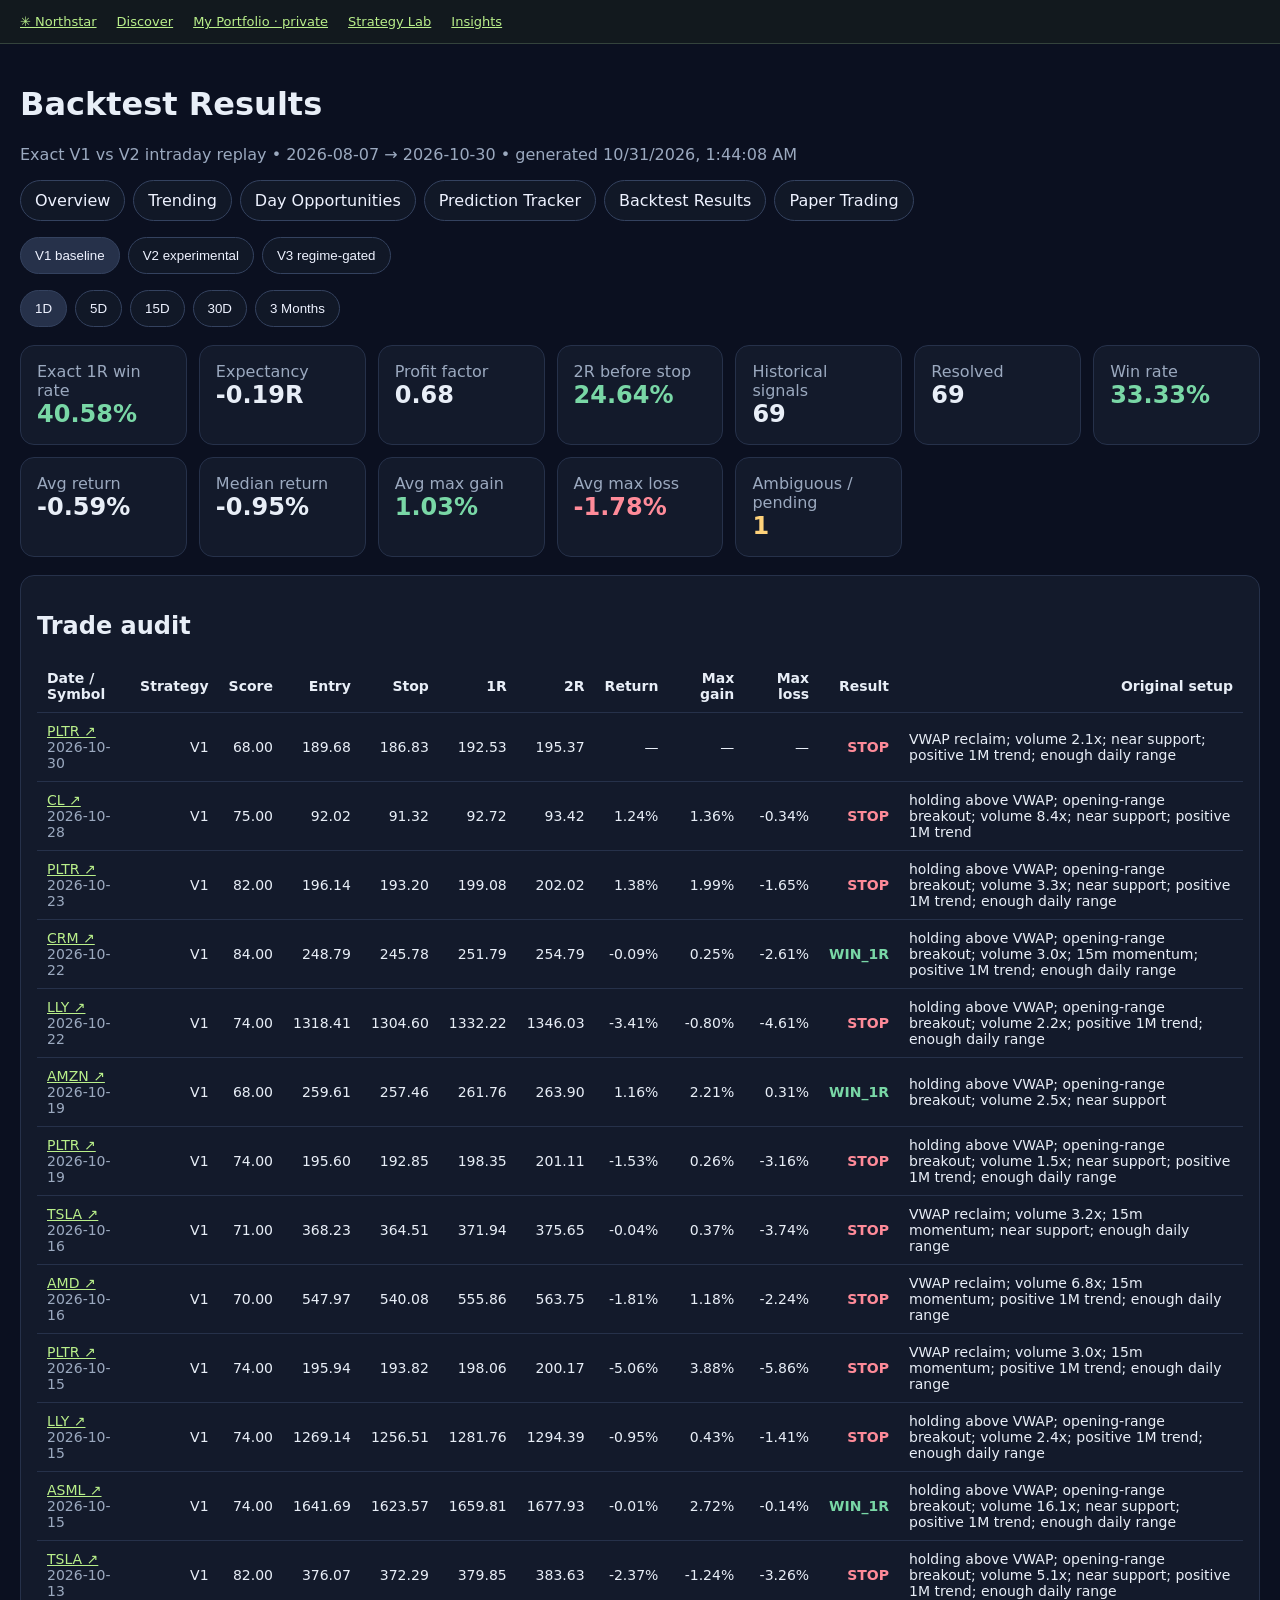
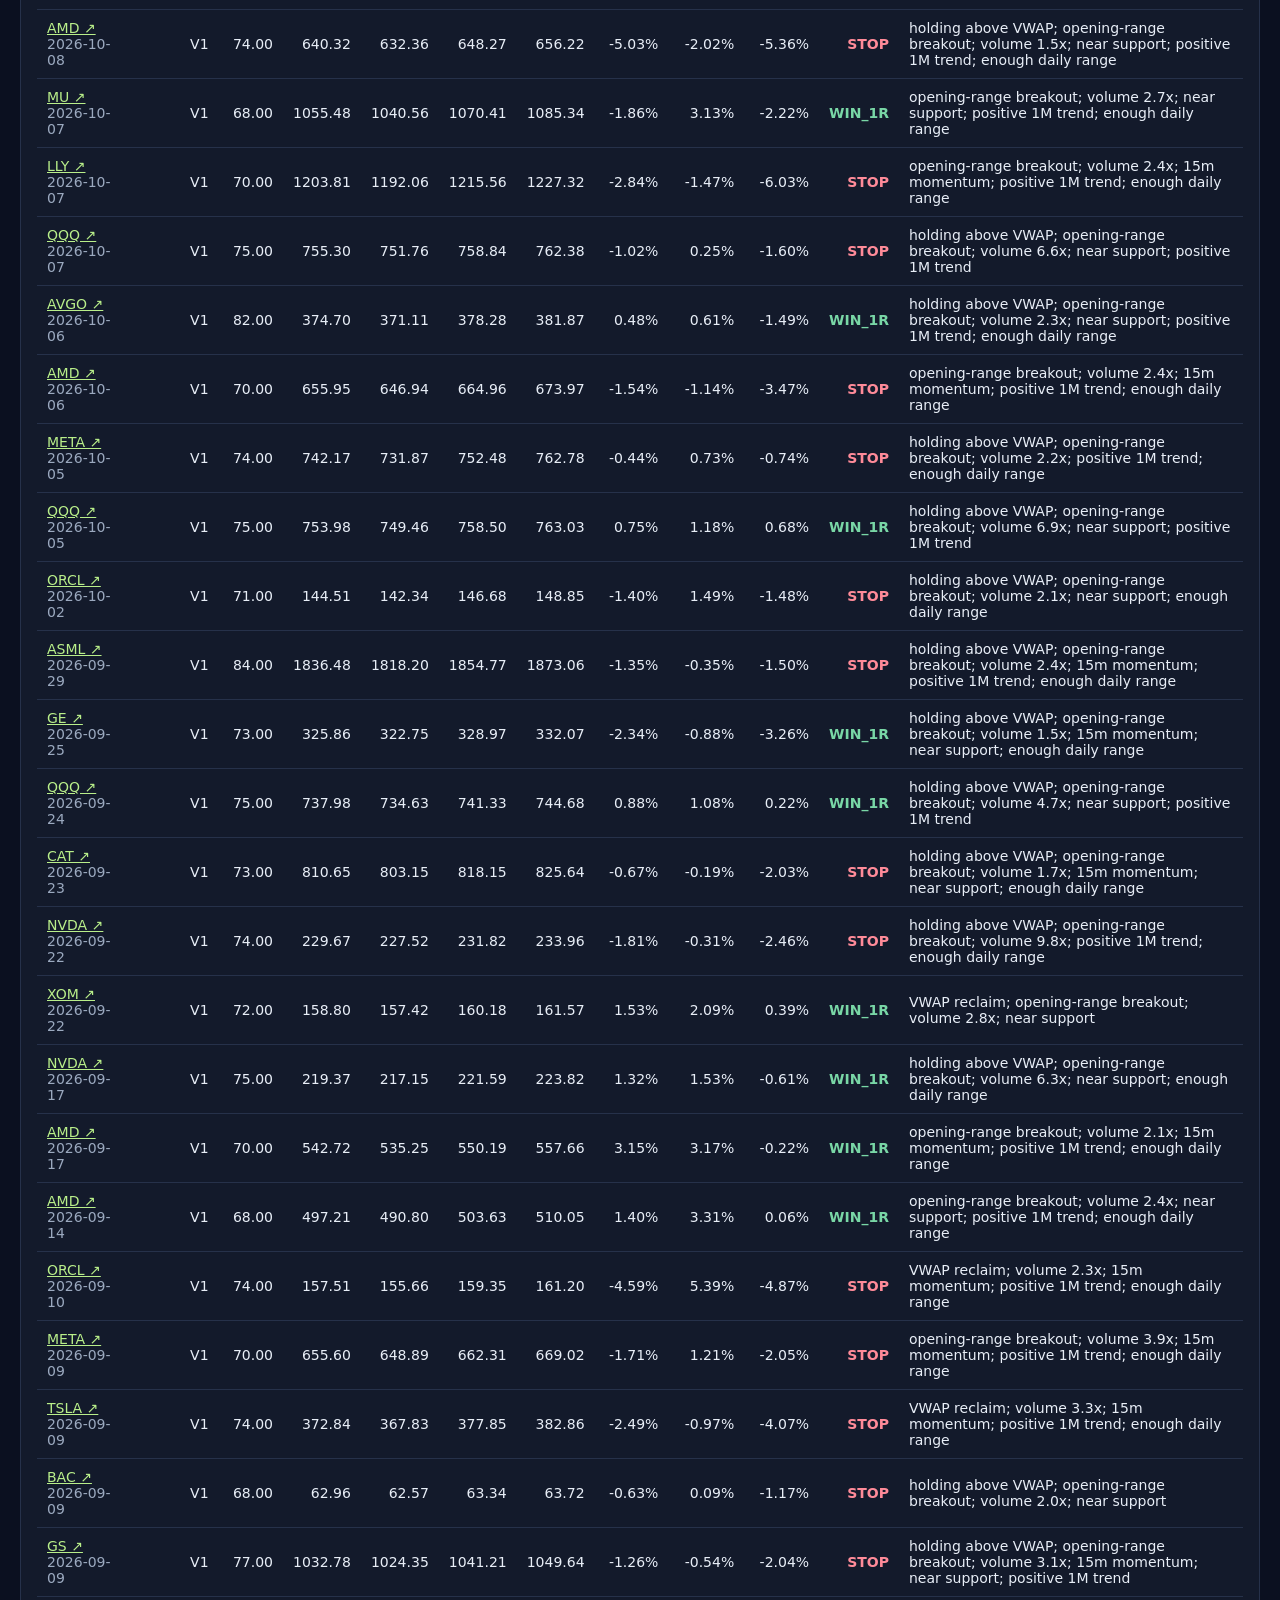
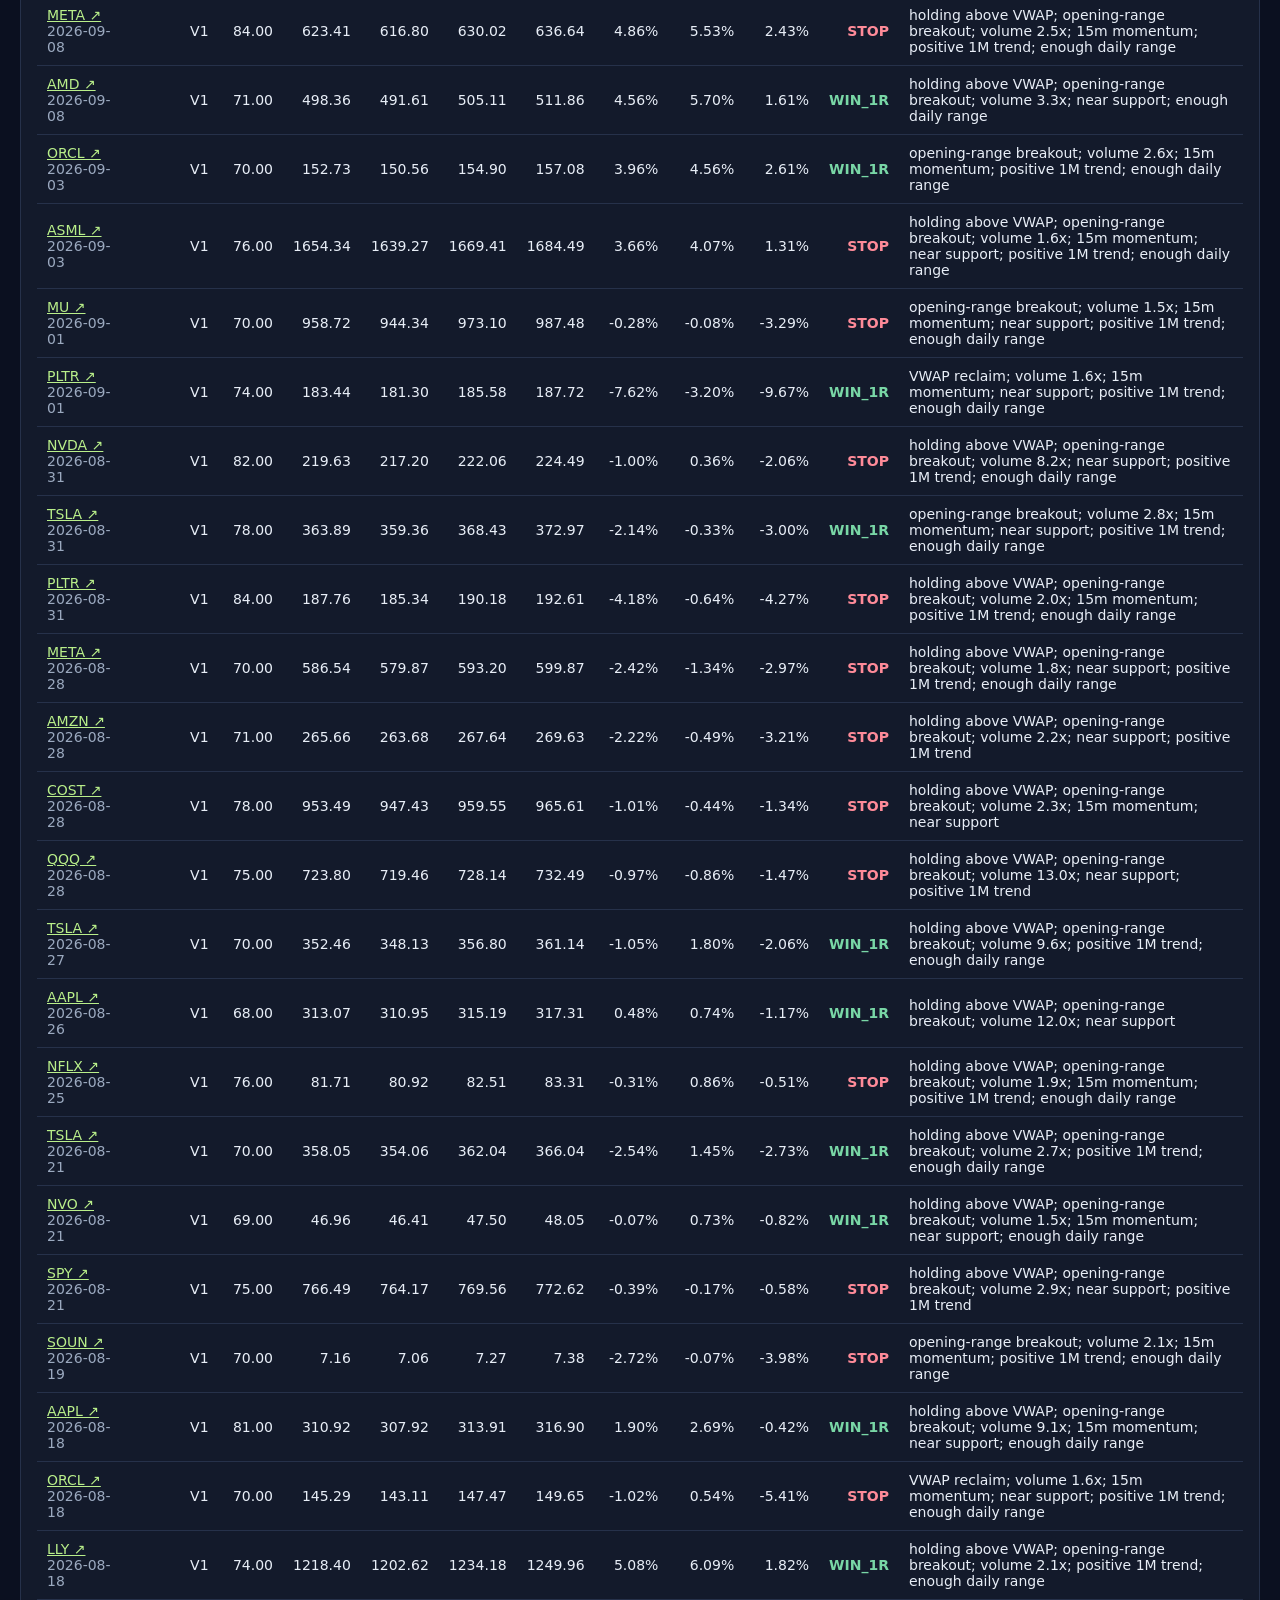
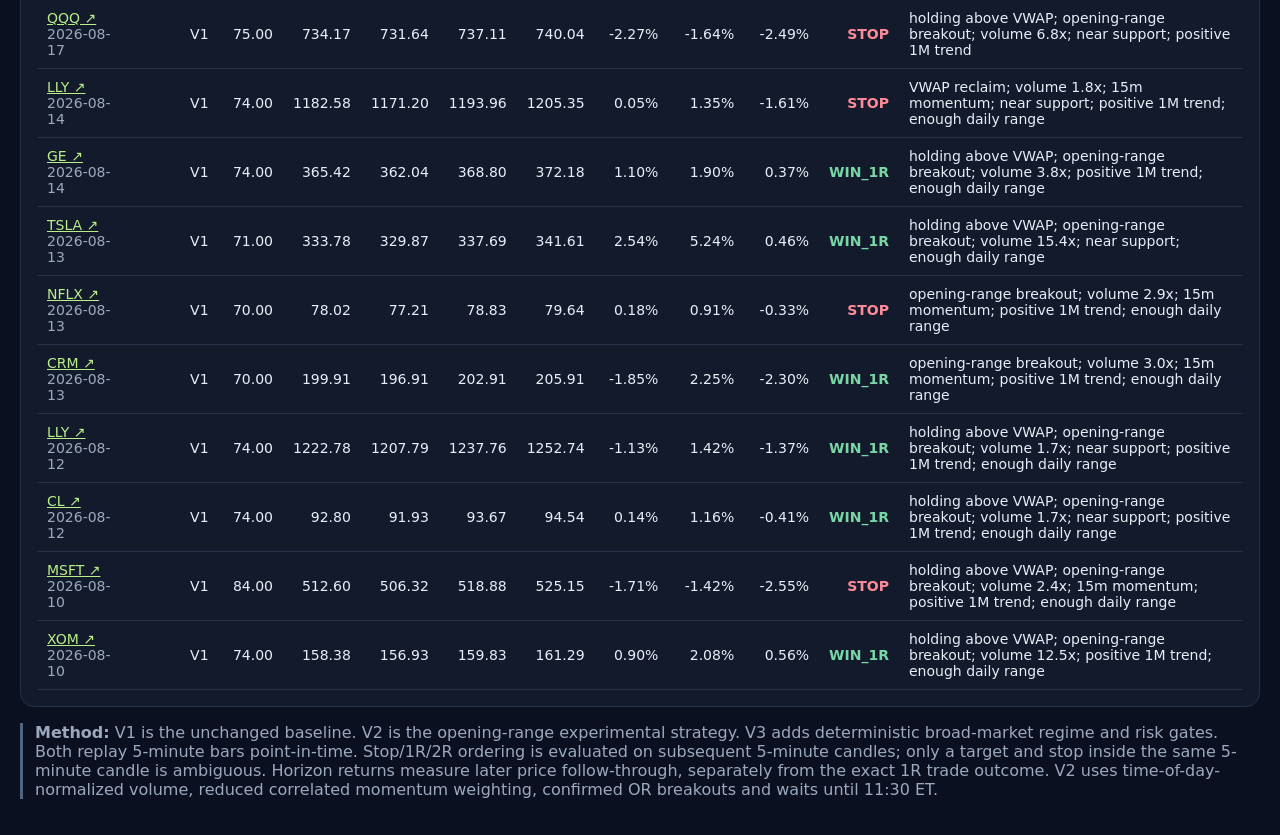
==== commit 03a639c6: "Build private investment research workspace and transparent baseline diagnostics" ====
--- a/docs/backtest.html
+++ b/docs/backtest.html
@@ -1,4 +1,4 @@
-<!doctype html><html lang="en"><head><meta charset="utf-8"/><meta name="viewport" content="width=device-width,initial-scale=1"/><title>Backtest Results</title><style>:root{font-family:Inter,system-ui,sans-serif;color:#e8eef7;background:#0b1020}body{margin:0}.wrap{max-width:1350px;margin:auto;padding:20px}.muted{color:#9ba9bf}.tabs{display:flex;gap:8px;flex-wrap:wrap;margin:16px 0}.tab,.btn{padding:10px 14px;border-radius:999px;background:#111827;border:1px solid #34425f;color:#eef2ff;text-decoration:none;cursor:pointer}.btn.active{background:#26314a}.cards{display:grid;grid-template-columns:repeat(auto-fit,minmax(150px,1fr));gap:12px;margin:18px 0}.card,.panel{background:#131a2b;border:1px solid #26314a;border-radius:14px;padding:16px}.value{font-size:24px;font-weight:700}.good{color:#79d7a6}.bad{color:#ff8b99}.warn{color:#ffd27a}.scroll{overflow:auto}table{width:100%;border-collapse:collapse;font-size:14px}th,td{padding:10px;border-bottom:1px solid #26314a;text-align:right}th:first-child,td:first-child{text-align:left}.note{border-left:3px solid #52637e;padding-left:12px}</style></head><body><div class="wrap"><h1>Backtest Results</h1><div class="muted" id="coverage">Loading point-in-time strategy replay…</div><div class="tabs"><a class="tab" href="index.html">Skew / Portfolio</a><a class="tab" href="trending.html">Trending</a><a class="tab" href="day-opportunities.html">Day Opportunities</a><a class="tab" href="prediction-tracker.html">Prediction Tracker</a><a class="tab" href="backtest.html">Backtest Results</a><a class="tab" href="paper-trading.html">Paper Trading</a></div><div class="tabs" id="v"><button class="btn active" data-v="V1">V1 baseline</button><button class="btn" data-v="V2">V2 experimental</button><button class="btn" data-v="V3">V3 regime-gated</button></div><div class="tabs" id="h"><button class="btn active" data-h="1d">1D</button><button class="btn" data-h="5d">5D</button><button class="btn" data-h="15d">15D</button><button class="btn" data-h="30d">30D</button><button class="btn" data-h="3m">3 Months</button></div><div class="cards"><div class="card"><div class="muted">Exact 1R win rate</div><div class="value good" id="rwin">—</div></div><div class="card"><div class="muted">Expectancy</div><div class="value" id="expr">—</div></div><div class="card"><div class="muted">Profit factor</div><div class="value" id="pf">—</div></div><div class="card"><div class="muted">2R before stop</div><div class="value good" id="twoR">—</div></div><div class="card"><div class="muted">Historical signals</div><div class="value" id="signals">—</div></div><div class="card"><div class="muted">Resolved</div><div class="value" id="resolved">—</div></div><div class="card"><div class="muted">Win rate</div><div class="value good" id="win">—</div></div><div class="card"><div class="muted">Avg return</div><div class="value" id="avg">—</div></div><div class="card"><div class="muted">Median return</div><div class="value" id="med">—</div></div><div class="card"><div class="muted">Avg max gain</div><div class="value good" id="mfe">—</div></div><div class="card"><div class="muted">Avg max loss</div><div class="value bad" id="mae">—</div></div><div class="card"><div class="muted">Ambiguous / pending</div><div class="value warn" id="ap">—</div></div></div><div class="panel"><h2>Trade audit</h2><div class="scroll"><table><thead><tr><th>Date / Symbol</th><th>Strategy</th><th>Score</th><th>Entry</th><th>Stop</th><th>1R</th><th>2R</th><th>Return</th><th>Max gain</th><th>Max loss</th><th>Result</th><th>Original setup</th></tr></thead><tbody id="rows"></tbody></table></div></div><p class="muted note"><b>Method:</b> V1 is the unchanged baseline. V2 is the opening-range experimental strategy. V3 adds deterministic broad-market regime and risk gates. Both replay 5-minute bars point-in-time. Stop/1R/2R ordering is evaluated on subsequent 5-minute candles; only a target and stop inside the same 5-minute candle is ambiguous. Horizon returns measure later price follow-through, separately from the exact 1R trade outcome. V2 uses time-of-day-normalized volume, reduced correlated momentum weighting, confirmed OR breakouts and waits until 11:30 ET.</p></div><script>
+<!doctype html><html lang="en"><head><meta charset="utf-8"/><meta name="viewport" content="width=device-width,initial-scale=1"/><title>Backtest Results</title><style>:root{font-family:Inter,system-ui,sans-serif;color:#e8eef7;background:#0b1020}body{margin:0}.wrap{max-width:1350px;margin:auto;padding:20px}.muted{color:#9ba9bf}.tabs{display:flex;gap:8px;flex-wrap:wrap;margin:16px 0}.tab,.btn{padding:10px 14px;border-radius:999px;background:#111827;border:1px solid #34425f;color:#eef2ff;text-decoration:none;cursor:pointer}.btn.active{background:#26314a}.cards{display:grid;grid-template-columns:repeat(auto-fit,minmax(150px,1fr));gap:12px;margin:18px 0}.card,.panel{background:#131a2b;border:1px solid #26314a;border-radius:14px;padding:16px}.value{font-size:24px;font-weight:700}.good{color:#79d7a6}.bad{color:#ff8b99}.warn{color:#ffd27a}.scroll{overflow:auto}table{width:100%;border-collapse:collapse;font-size:14px}th,td{padding:10px;border-bottom:1px solid #26314a;text-align:right}th:first-child,td:first-child{text-align:left}.note{border-left:3px solid #52637e;padding-left:12px}</style></head><body><div class="wrap"><h1>Backtest Results</h1><div class="muted" id="coverage">Loading point-in-time strategy replay…</div><div class="tabs"><a class="tab" href="index.html">Overview</a><a class="tab" href="trending.html">Trending</a><a class="tab" href="day-opportunities.html">Day Opportunities</a><a class="tab" href="prediction-tracker.html">Prediction Tracker</a><a class="tab" href="backtest.html">Backtest Results</a><a class="tab" href="paper-trading.html">Paper Trading</a></div><div class="tabs" id="v"><button class="btn active" data-v="V1">V1 baseline</button><button class="btn" data-v="V2">V2 experimental</button><button class="btn" data-v="V3">V3 regime-gated</button></div><div class="tabs" id="h"><button class="btn active" data-h="1d">1D</button><button class="btn" data-h="5d">5D</button><button class="btn" data-h="15d">15D</button><button class="btn" data-h="30d">30D</button><button class="btn" data-h="3m">3 Months</button></div><div class="cards"><div class="card"><div class="muted">Exact 1R win rate</div><div class="value good" id="rwin">—</div></div><div class="card"><div class="muted">Expectancy</div><div class="value" id="expr">—</div></div><div class="card"><div class="muted">Profit factor</div><div class="value" id="pf">—</div></div><div class="card"><div class="muted">2R before stop</div><div class="value good" id="twoR">—</div></div><div class="card"><div class="muted">Historical signals</div><div class="value" id="signals">—</div></div><div class="card"><div class="muted">Resolved</div><div class="value" id="resolved">—</div></div><div class="card"><div class="muted">Win rate</div><div class="value good" id="win">—</div></div><div class="card"><div class="muted">Avg return</div><div class="value" id="avg">—</div></div><div class="card"><div class="muted">Median return</div><div class="value" id="med">—</div></div><div class="card"><div class="muted">Avg max gain</div><div class="value good" id="mfe">—</div></div><div class="card"><div class="muted">Avg max loss</div><div class="value bad" id="mae">—</div></div><div class="card"><div class="muted">Ambiguous / pending</div><div class="value warn" id="ap">—</div></div></div><div class="panel"><h2>Trade audit</h2><div class="scroll"><table><thead><tr><th>Date / Symbol</th><th>Strategy</th><th>Score</th><th>Entry</th><th>Stop</th><th>1R</th><th>2R</th><th>Return</th><th>Max gain</th><th>Max loss</th><th>Result</th><th>Original setup</th></tr></thead><tbody id="rows"></tbody></table></div></div><p class="muted note"><b>Method:</b> V1 is the unchanged baseline. V2 is the opening-range experimental strategy. V3 adds deterministic broad-market regime and risk gates. Both replay 5-minute bars point-in-time. Stop/1R/2R ordering is evaluated on subsequent 5-minute candles; only a target and stop inside the same 5-minute candle is ambiguous. Horizon returns measure later price follow-through, separately from the exact 1R trade outcome. V2 uses time-of-day-normalized volume, reduced correlated momentum weighting, confirmed OR breakouts and waits until 11:30 ET.</p></div><script>
 let P={},D=[],H='1d',V='V1';const $=x=>document.getElementById(x),pct=x=>x==null||Number.isNaN(Number(x))?'—':(100*Number(x)).toFixed(2)+'%',px=x=>x==null||Number.isNaN(Number(x))?'—':Number(x).toFixed(2);
 function stats(g){let vals=g.map(r=>Number(r['return_'+H])).filter(Number.isFinite).sort((a,b)=>a-b);let up=vals.filter(x=>x>0).length;return{n:g.length,res:vals.length,win:vals.length?up/vals.length:null,avg:vals.length?vals.reduce((a,b)=>a+b,0)/vals.length:null,med:vals.length?vals[Math.floor(vals.length/2)]:null,mfe:avg(g,'mfe_'+H),mae:avg(g,'mae_'+H)}}
 function avg(g,k){let a=g.map(r=>Number(r[k])).filter(Number.isFinite);return a.length?a.reduce((x,y)=>x+y,0)/a.length:null}
@@ -7,4 +7,4 @@
 async function load(){try{let x=await (await fetch('data/backtest.json?ts='+Date.now(),{cache:'no-store'})).json();P=x.summary||{};D=x.trades||[];$('coverage').textContent='Exact V1 vs V2 intraday replay • '+(P.coverage_start||'—')+' → '+(P.coverage_end||'—')+' • generated '+new Date(P.generated_at).toLocaleString();render()}catch(e){$('coverage').textContent='Backtest will appear after the next full/post-close workflow run.'}}
 document.querySelectorAll('[data-h]').forEach(b=>b.onclick=()=>{document.querySelectorAll('[data-h]').forEach(x=>x.classList.remove('active'));b.classList.add('active');H=b.dataset.h;render()});
 document.querySelectorAll('[data-v]').forEach(b=>b.onclick=()=>{document.querySelectorAll('[data-v]').forEach(x=>x.classList.remove('active'));b.classList.add('active');V=b.dataset.v;render()});load();
-</script></body></html>+</script><script src="assets/legacy.js" defer></script></body></html>
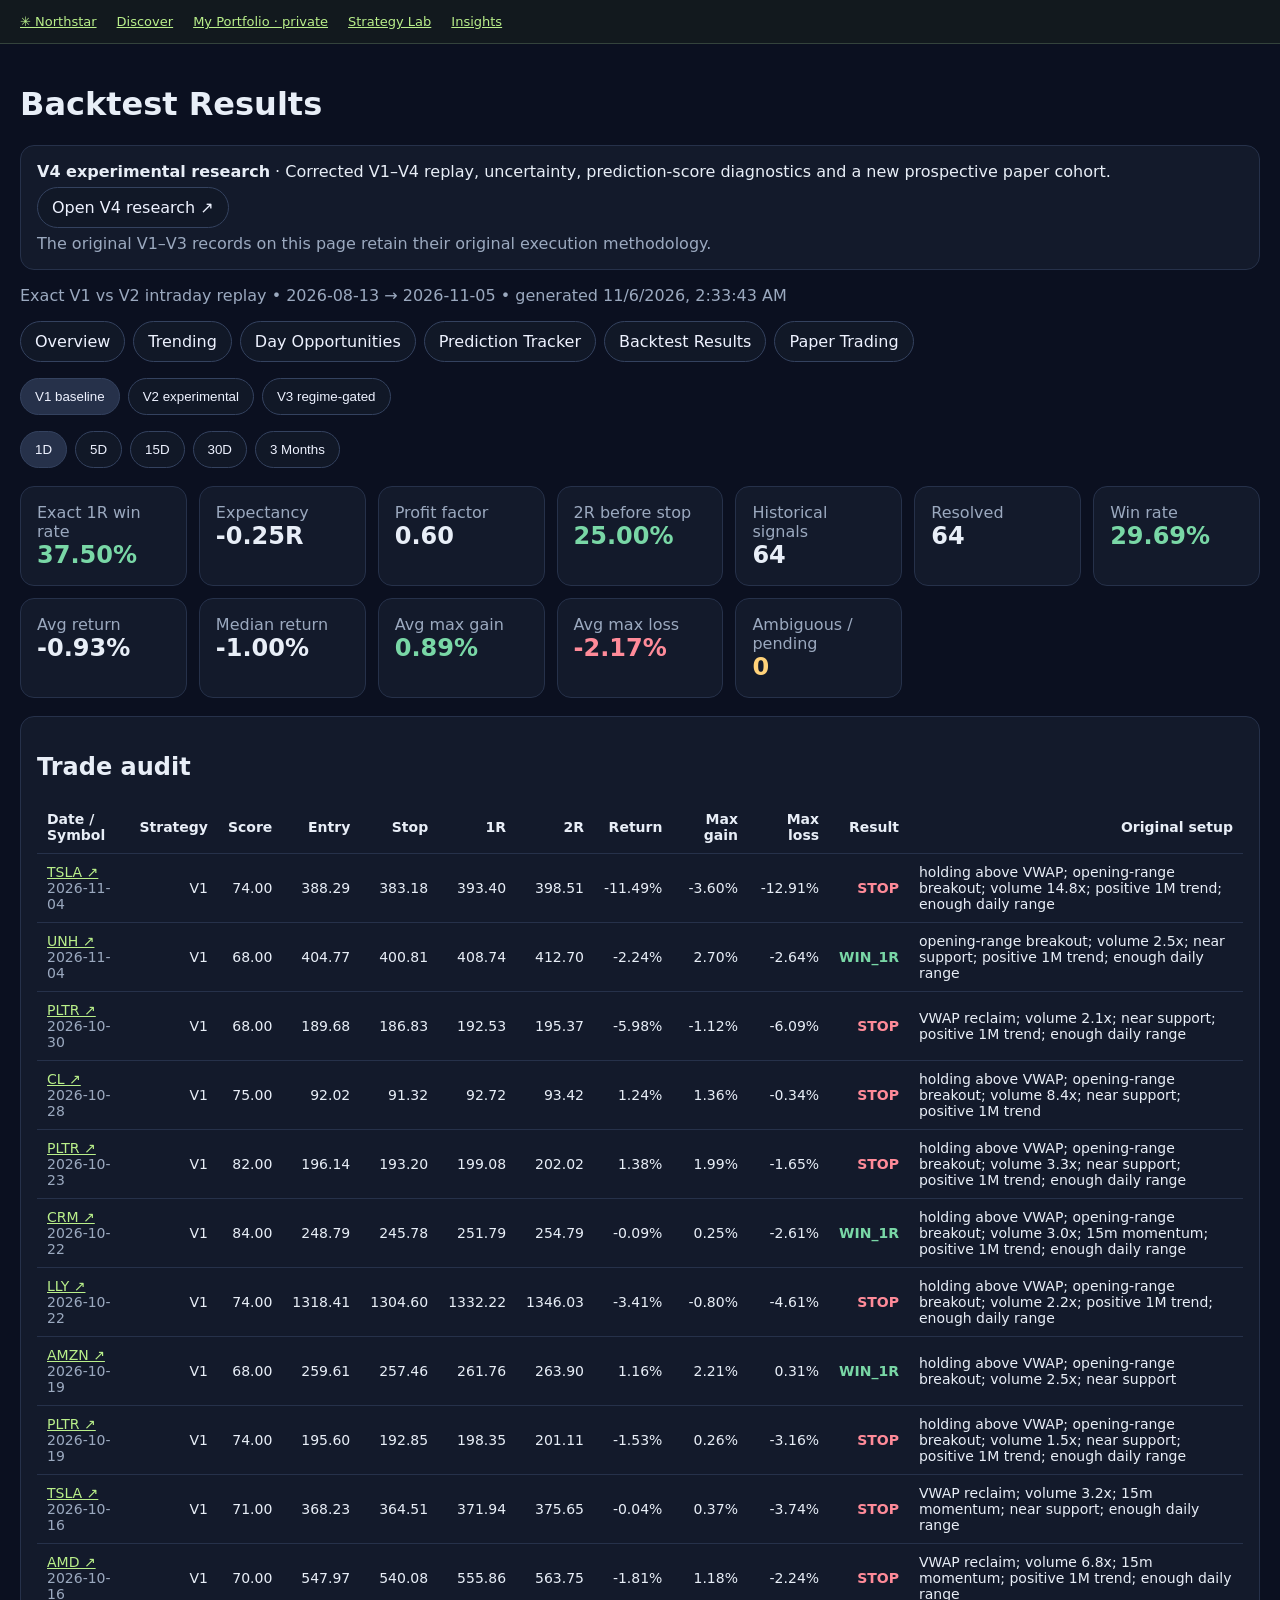
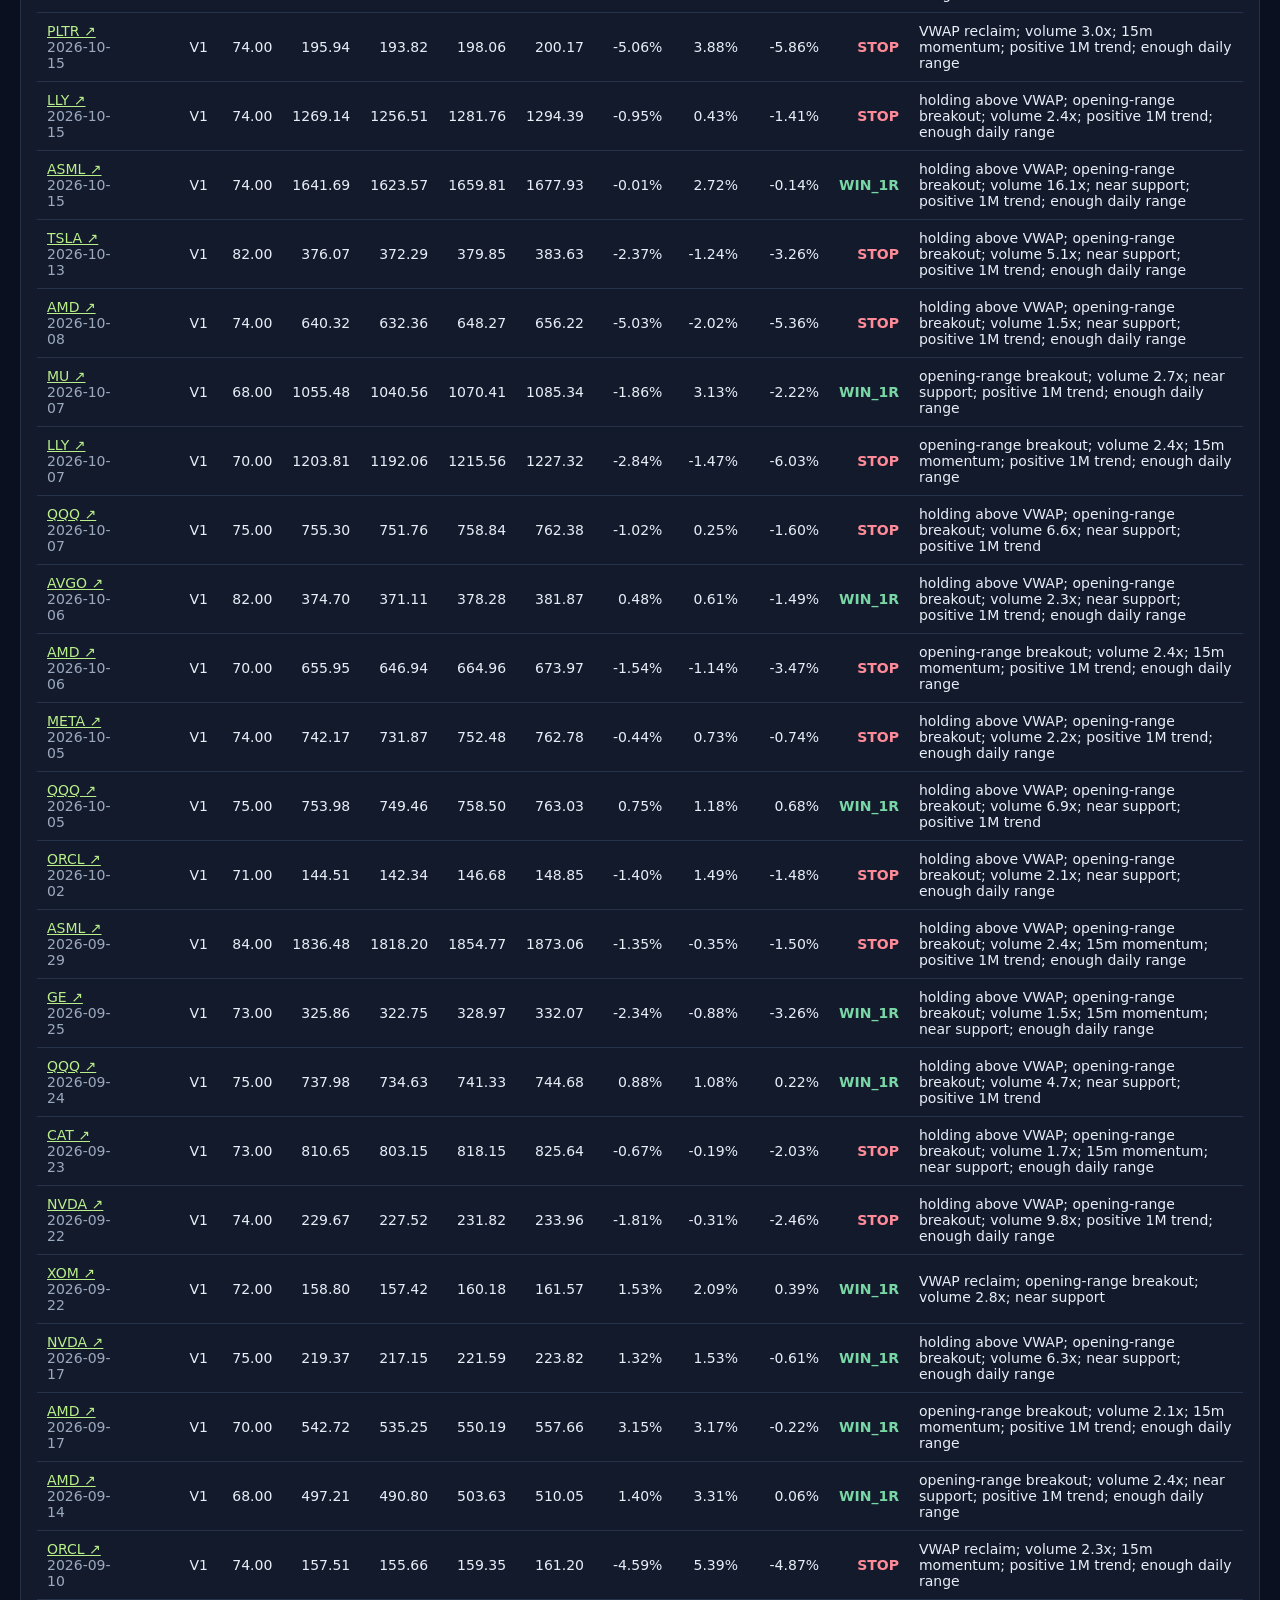
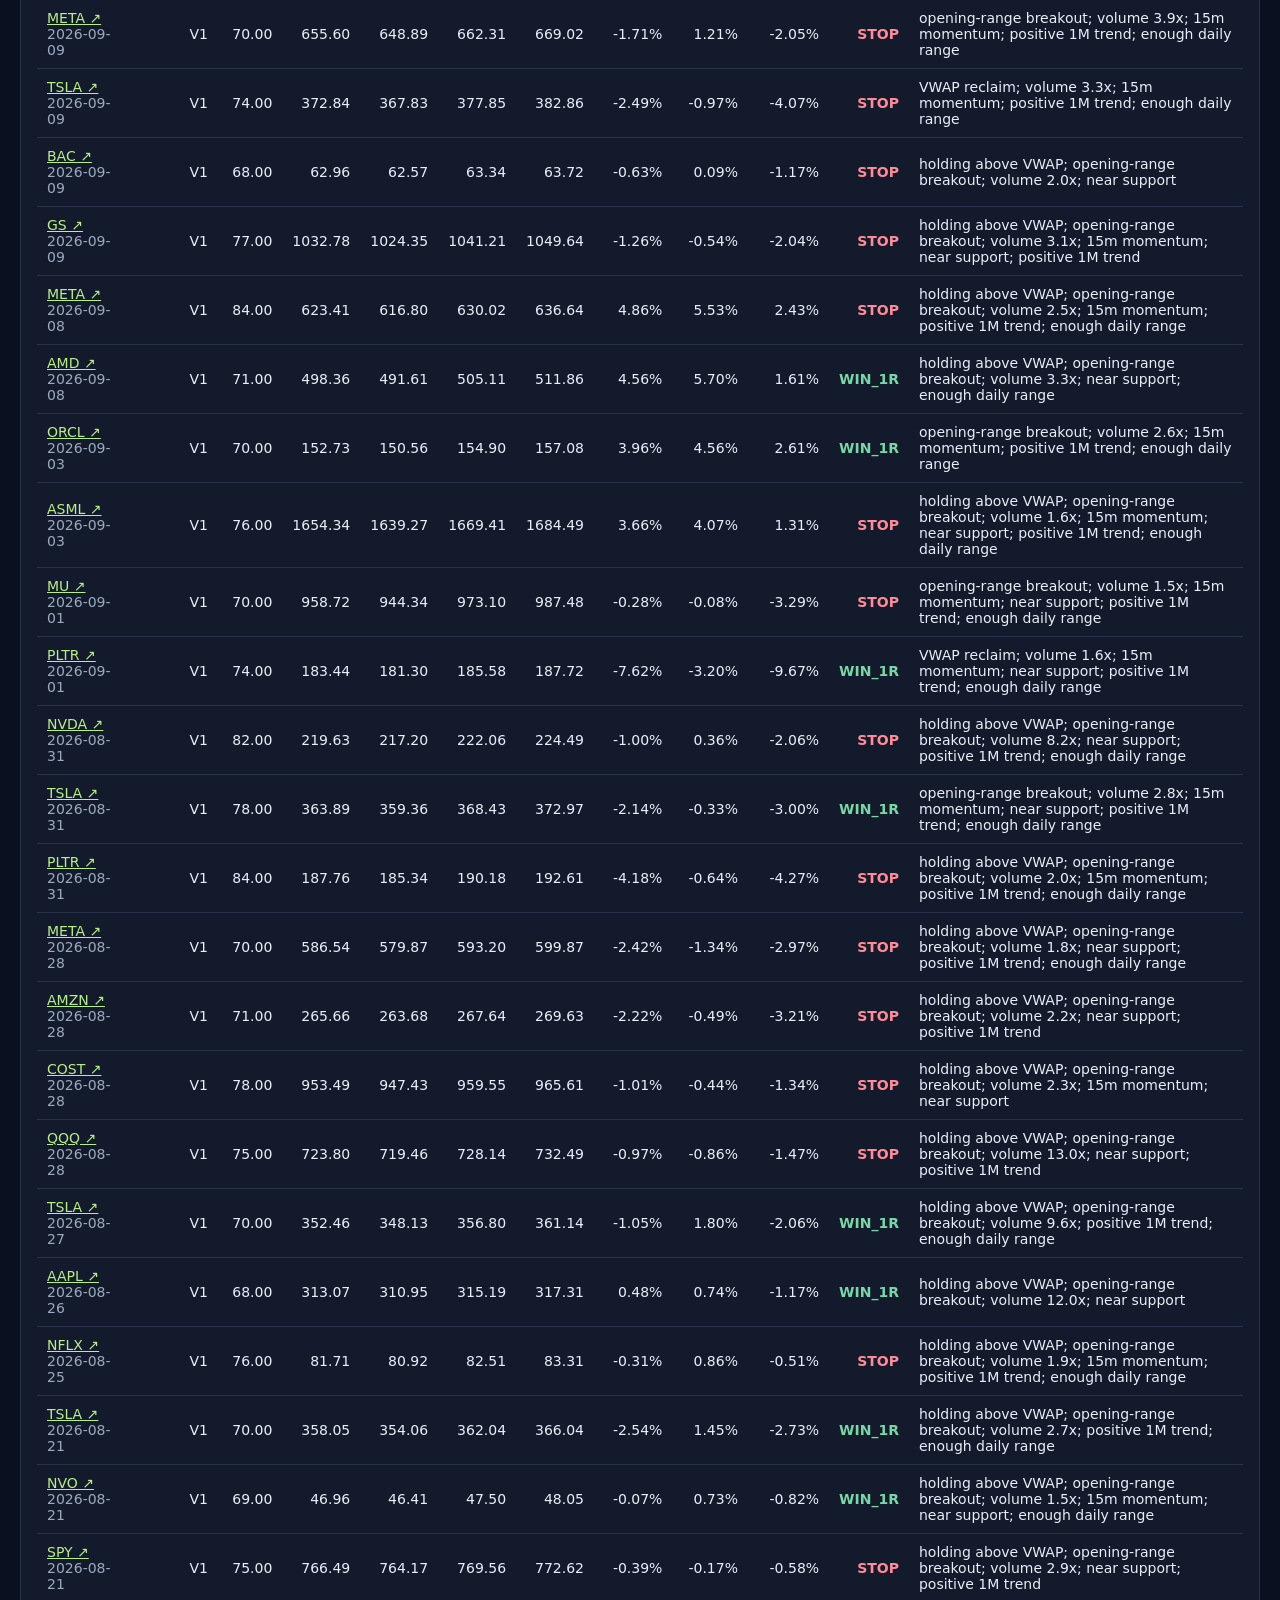
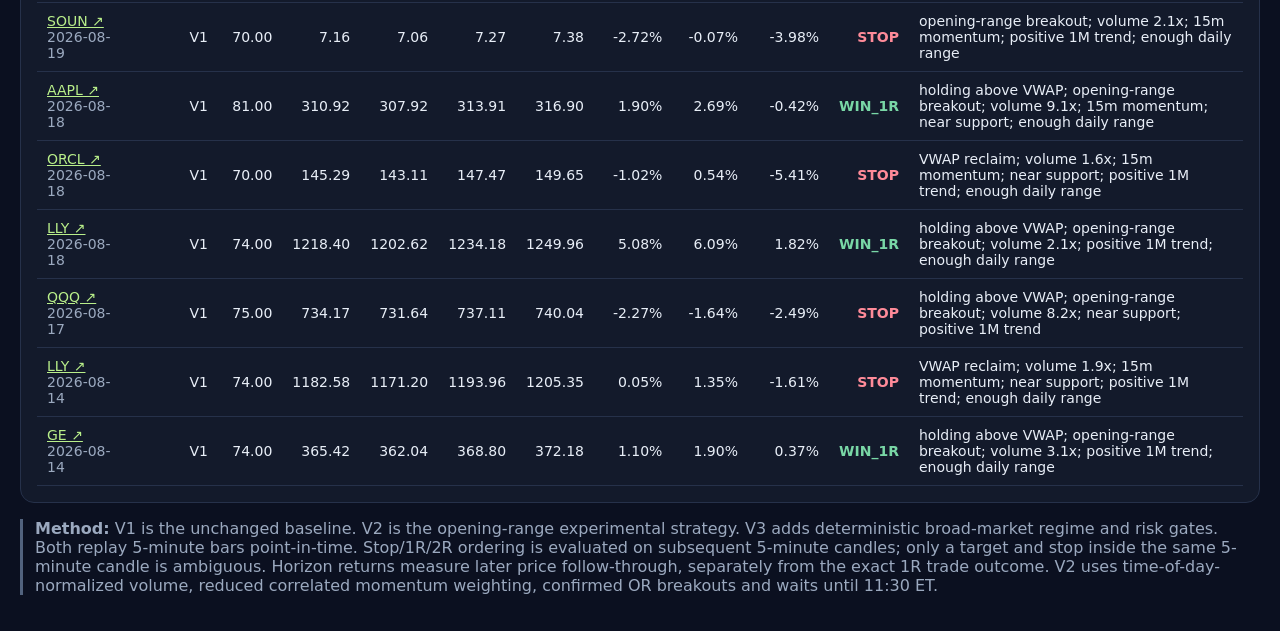
==== commit 4da4db21: "Add audited experimental V4 with conservative replay and frozen prospective cohort" ====
--- a/docs/backtest.html
+++ b/docs/backtest.html
@@ -1,4 +1,4 @@
-<!doctype html><html lang="en"><head><meta charset="utf-8"/><meta name="viewport" content="width=device-width,initial-scale=1"/><title>Backtest Results</title><style>:root{font-family:Inter,system-ui,sans-serif;color:#e8eef7;background:#0b1020}body{margin:0}.wrap{max-width:1350px;margin:auto;padding:20px}.muted{color:#9ba9bf}.tabs{display:flex;gap:8px;flex-wrap:wrap;margin:16px 0}.tab,.btn{padding:10px 14px;border-radius:999px;background:#111827;border:1px solid #34425f;color:#eef2ff;text-decoration:none;cursor:pointer}.btn.active{background:#26314a}.cards{display:grid;grid-template-columns:repeat(auto-fit,minmax(150px,1fr));gap:12px;margin:18px 0}.card,.panel{background:#131a2b;border:1px solid #26314a;border-radius:14px;padding:16px}.value{font-size:24px;font-weight:700}.good{color:#79d7a6}.bad{color:#ff8b99}.warn{color:#ffd27a}.scroll{overflow:auto}table{width:100%;border-collapse:collapse;font-size:14px}th,td{padding:10px;border-bottom:1px solid #26314a;text-align:right}th:first-child,td:first-child{text-align:left}.note{border-left:3px solid #52637e;padding-left:12px}</style></head><body><div class="wrap"><h1>Backtest Results</h1><div class="muted" id="coverage">Loading point-in-time strategy replay…</div><div class="tabs"><a class="tab" href="index.html">Overview</a><a class="tab" href="trending.html">Trending</a><a class="tab" href="day-opportunities.html">Day Opportunities</a><a class="tab" href="prediction-tracker.html">Prediction Tracker</a><a class="tab" href="backtest.html">Backtest Results</a><a class="tab" href="paper-trading.html">Paper Trading</a></div><div class="tabs" id="v"><button class="btn active" data-v="V1">V1 baseline</button><button class="btn" data-v="V2">V2 experimental</button><button class="btn" data-v="V3">V3 regime-gated</button></div><div class="tabs" id="h"><button class="btn active" data-h="1d">1D</button><button class="btn" data-h="5d">5D</button><button class="btn" data-h="15d">15D</button><button class="btn" data-h="30d">30D</button><button class="btn" data-h="3m">3 Months</button></div><div class="cards"><div class="card"><div class="muted">Exact 1R win rate</div><div class="value good" id="rwin">—</div></div><div class="card"><div class="muted">Expectancy</div><div class="value" id="expr">—</div></div><div class="card"><div class="muted">Profit factor</div><div class="value" id="pf">—</div></div><div class="card"><div class="muted">2R before stop</div><div class="value good" id="twoR">—</div></div><div class="card"><div class="muted">Historical signals</div><div class="value" id="signals">—</div></div><div class="card"><div class="muted">Resolved</div><div class="value" id="resolved">—</div></div><div class="card"><div class="muted">Win rate</div><div class="value good" id="win">—</div></div><div class="card"><div class="muted">Avg return</div><div class="value" id="avg">—</div></div><div class="card"><div class="muted">Median return</div><div class="value" id="med">—</div></div><div class="card"><div class="muted">Avg max gain</div><div class="value good" id="mfe">—</div></div><div class="card"><div class="muted">Avg max loss</div><div class="value bad" id="mae">—</div></div><div class="card"><div class="muted">Ambiguous / pending</div><div class="value warn" id="ap">—</div></div></div><div class="panel"><h2>Trade audit</h2><div class="scroll"><table><thead><tr><th>Date / Symbol</th><th>Strategy</th><th>Score</th><th>Entry</th><th>Stop</th><th>1R</th><th>2R</th><th>Return</th><th>Max gain</th><th>Max loss</th><th>Result</th><th>Original setup</th></tr></thead><tbody id="rows"></tbody></table></div></div><p class="muted note"><b>Method:</b> V1 is the unchanged baseline. V2 is the opening-range experimental strategy. V3 adds deterministic broad-market regime and risk gates. Both replay 5-minute bars point-in-time. Stop/1R/2R ordering is evaluated on subsequent 5-minute candles; only a target and stop inside the same 5-minute candle is ambiguous. Horizon returns measure later price follow-through, separately from the exact 1R trade outcome. V2 uses time-of-day-normalized volume, reduced correlated momentum weighting, confirmed OR breakouts and waits until 11:30 ET.</p></div><script>
+<!doctype html><html lang="en"><head><meta charset="utf-8"/><meta name="viewport" content="width=device-width,initial-scale=1"/><title>Backtest Results</title><style>:root{font-family:Inter,system-ui,sans-serif;color:#e8eef7;background:#0b1020}body{margin:0}.wrap{max-width:1350px;margin:auto;padding:20px}.muted{color:#9ba9bf}.tabs{display:flex;gap:8px;flex-wrap:wrap;margin:16px 0}.tab,.btn{padding:10px 14px;border-radius:999px;background:#111827;border:1px solid #34425f;color:#eef2ff;text-decoration:none;cursor:pointer}.btn.active{background:#26314a}.cards{display:grid;grid-template-columns:repeat(auto-fit,minmax(150px,1fr));gap:12px;margin:18px 0}.card,.panel{background:#131a2b;border:1px solid #26314a;border-radius:14px;padding:16px}.value{font-size:24px;font-weight:700}.good{color:#79d7a6}.bad{color:#ff8b99}.warn{color:#ffd27a}.scroll{overflow:auto}table{width:100%;border-collapse:collapse;font-size:14px}th,td{padding:10px;border-bottom:1px solid #26314a;text-align:right}th:first-child,td:first-child{text-align:left}.note{border-left:3px solid #52637e;padding-left:12px}</style></head><body><div class="wrap"><h1>Backtest Results</h1><p class="panel"><b>V4 experimental research</b> · Corrected V1–V4 replay, uncertainty, prediction-score diagnostics and a new prospective paper cohort. <a class="tab" href="v4.html" style="display:inline-block;margin:6px 0">Open V4 research ↗</a><br><span class="muted">The original V1–V3 records on this page retain their original execution methodology.</span></p><div class="muted" id="coverage">Loading point-in-time strategy replay…</div><div class="tabs"><a class="tab" href="index.html">Overview</a><a class="tab" href="trending.html">Trending</a><a class="tab" href="day-opportunities.html">Day Opportunities</a><a class="tab" href="prediction-tracker.html">Prediction Tracker</a><a class="tab" href="backtest.html">Backtest Results</a><a class="tab" href="paper-trading.html">Paper Trading</a></div><div class="tabs" id="v"><button class="btn active" data-v="V1">V1 baseline</button><button class="btn" data-v="V2">V2 experimental</button><button class="btn" data-v="V3">V3 regime-gated</button></div><div class="tabs" id="h"><button class="btn active" data-h="1d">1D</button><button class="btn" data-h="5d">5D</button><button class="btn" data-h="15d">15D</button><button class="btn" data-h="30d">30D</button><button class="btn" data-h="3m">3 Months</button></div><div class="cards"><div class="card"><div class="muted">Exact 1R win rate</div><div class="value good" id="rwin">—</div></div><div class="card"><div class="muted">Expectancy</div><div class="value" id="expr">—</div></div><div class="card"><div class="muted">Profit factor</div><div class="value" id="pf">—</div></div><div class="card"><div class="muted">2R before stop</div><div class="value good" id="twoR">—</div></div><div class="card"><div class="muted">Historical signals</div><div class="value" id="signals">—</div></div><div class="card"><div class="muted">Resolved</div><div class="value" id="resolved">—</div></div><div class="card"><div class="muted">Win rate</div><div class="value good" id="win">—</div></div><div class="card"><div class="muted">Avg return</div><div class="value" id="avg">—</div></div><div class="card"><div class="muted">Median return</div><div class="value" id="med">—</div></div><div class="card"><div class="muted">Avg max gain</div><div class="value good" id="mfe">—</div></div><div class="card"><div class="muted">Avg max loss</div><div class="value bad" id="mae">—</div></div><div class="card"><div class="muted">Ambiguous / pending</div><div class="value warn" id="ap">—</div></div></div><div class="panel"><h2>Trade audit</h2><div class="scroll"><table><thead><tr><th>Date / Symbol</th><th>Strategy</th><th>Score</th><th>Entry</th><th>Stop</th><th>1R</th><th>2R</th><th>Return</th><th>Max gain</th><th>Max loss</th><th>Result</th><th>Original setup</th></tr></thead><tbody id="rows"></tbody></table></div></div><p class="muted note"><b>Method:</b> V1 is the unchanged baseline. V2 is the opening-range experimental strategy. V3 adds deterministic broad-market regime and risk gates. Both replay 5-minute bars point-in-time. Stop/1R/2R ordering is evaluated on subsequent 5-minute candles; only a target and stop inside the same 5-minute candle is ambiguous. Horizon returns measure later price follow-through, separately from the exact 1R trade outcome. V2 uses time-of-day-normalized volume, reduced correlated momentum weighting, confirmed OR breakouts and waits until 11:30 ET.</p></div><script>
 let P={},D=[],H='1d',V='V1';const $=x=>document.getElementById(x),pct=x=>x==null||Number.isNaN(Number(x))?'—':(100*Number(x)).toFixed(2)+'%',px=x=>x==null||Number.isNaN(Number(x))?'—':Number(x).toFixed(2);
 function stats(g){let vals=g.map(r=>Number(r['return_'+H])).filter(Number.isFinite).sort((a,b)=>a-b);let up=vals.filter(x=>x>0).length;return{n:g.length,res:vals.length,win:vals.length?up/vals.length:null,avg:vals.length?vals.reduce((a,b)=>a+b,0)/vals.length:null,med:vals.length?vals[Math.floor(vals.length/2)]:null,mfe:avg(g,'mfe_'+H),mae:avg(g,'mae_'+H)}}
 function avg(g,k){let a=g.map(r=>Number(r[k])).filter(Number.isFinite);return a.length?a.reduce((x,y)=>x+y,0)/a.length:null}
